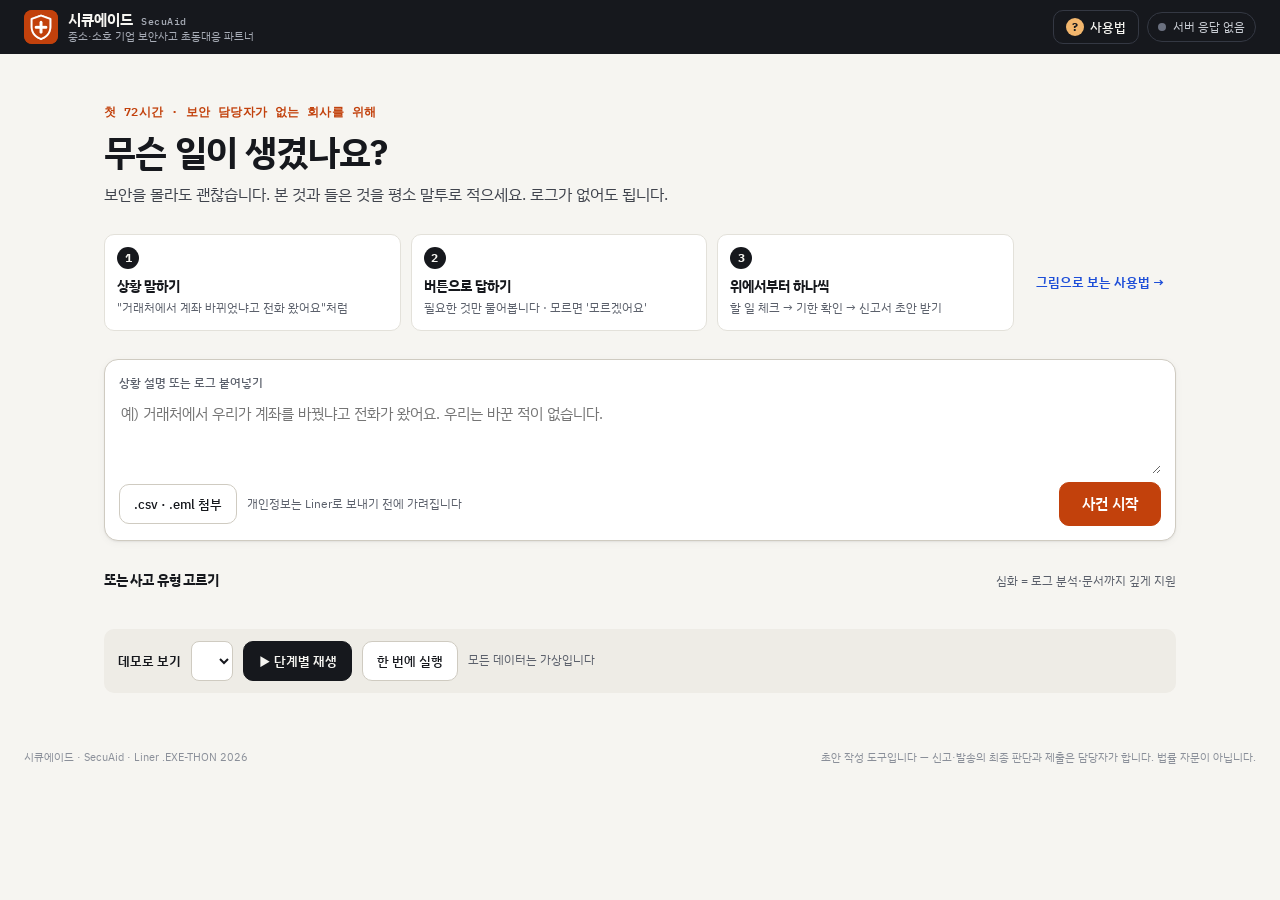
==== templates/index.html @ 0186d235 "feat: v0.11 IT 지식 없이 끝까지 — 시계 즉시 시작·인지 시각 수정, 버튼으로 답하기, 지금 가장 먼저 CTA, 사용법 - 72시간 시계: 사건 시작(첫 입력·유형 선" ====
<!DOCTYPE html>
<html lang="ko">
<head>
  <meta charset="utf-8" />
  <meta name="viewport" content="width=device-width, initial-scale=1, viewport-fit=cover" />
  <meta name="theme-color" content="#16181D" />
  <link rel="icon" href="/favicon.ico?v=091" sizes="48x48" />
  <link rel="icon" type="image/svg+xml" href="/static/logo.svg?v=091" />
  <link rel="icon" type="image/png" href="/static/logo.png" />
  <link rel="apple-touch-icon" href="/static/apple-touch-icon.png?v=091" />
  <meta property="og:image" content="/static/logo.png?v=091" />
  <meta name="apple-mobile-web-app-capable" content="yes" />
  <meta name="description" content="시큐에이드 — 중소·소호 기업 보안사고 초동대응 파트너. 로그·.eml 판별, 24h·72h 법정 기한, 지금 할 일 체크리스트, 신고서·통지문 DOCX 초안." />
  <title>시큐에이드 (SecuAid) — 중소·소호 기업 보안사고 초동대응 파트너</title>
  <link rel="preconnect" href="https://fonts.googleapis.com" />
  <link rel="preconnect" href="https://fonts.gstatic.com" crossorigin />
  <link rel="stylesheet" href="https://fonts.googleapis.com/css2?family=IBM+Plex+Mono:wght@400;500;600&family=IBM+Plex+Sans+KR:wght@400;500;600;700&display=swap" />
  <link rel="stylesheet" href="/static/style.css" />
</head>
<body data-stage="start" data-view="board" data-board-tab="1">
  <a class="skip" href="#main">본문으로 바로 가기</a>

  <header class="topbar">
    <div class="topbar-in">
      <a class="brand" href="/" aria-label="시큐에이드 처음 화면">
        <img class="brand-logo" src="/static/logo.png" width="34" height="34" alt="" />
        <span class="brand-text">
          <span class="brand-name">시큐에이드 <span class="brand-en">SecuAid</span></span>
          <span class="brand-sub">중소·소호 기업 보안사고 초동대응 파트너</span>
        </span>
      </a>
      <div class="casehead case-only">
        <div id="caseTitle" class="case-title">사건을 시작하세요</div>
        <div id="caseMeta" class="case-meta">인지 시각 미확인</div>
      </div>
      <div class="status-group">
        <div id="sevTrail" class="sev-trail case-only" aria-label="심각도 변화"></div>
        <div id="sevBadge" class="sev sev-none case-only">—</div>
        <button id="helpBtn" class="btn ghost-dark help-btn" type="button" aria-label="사용법 보기"><span class="q" aria-hidden="true">?</span><span class="help-label">사용법</span></button>
        <div id="modePill" class="pill" title="Liner API 연결 상태"><span class="dot"></span><span id="modeText">확인 중</span></div>
        <button id="newCase" class="btn ghost-dark case-only" type="button">새 사건</button>
      </div>
    </div>
  </header>

  <section id="clock" class="clock case-only" aria-label="72시간 시계">
    <div class="clock-in">
      <div class="clock-main">
        <span id="clockLabel" class="clock-label">다음 법정 기한</span>
        <span id="clockTime" class="clock-time" aria-live="off">--:--:--</span>
        <span id="clockDue" class="clock-due">인지 시각과 사실관계가 들어오면 계산됩니다</span>
        <button id="awareEdit" class="link-btn clock-edit" type="button">인지 시각 수정</button>
        <form id="awareForm" class="aware-form hidden">
          <span class="lbl">이 일을 처음 안 시각</span>
          <div class="chips">
            <button type="button" class="chip-btn" data-when="방금">방금</button>
            <button type="button" class="chip-btn" data-when="30분 전">30분 전</button>
            <button type="button" class="chip-btn" data-when="1시간 전">1시간 전</button>
            <button type="button" class="chip-btn" data-when="오늘 아침 9시">오늘 아침 9시</button>
          </div>
          <div class="aware-row">
            <label class="sr" for="awareInput">처음 안 시각 직접 입력</label>
            <input id="awareInput" type="text" placeholder="예) 오늘 오전 10시 · 어제 저녁 7시 · 2026-11-20 08:30" autocomplete="off" />
            <button class="btn small dark" type="submit">적용</button>
          </div>
        </form>
      </div>
      <div class="track-wrap">
        <div class="track-scale"><span>0h 인지</span><span class="m24">24h 침해신고</span><span>72h 개인정보 통지</span></div>
        <div class="track" id="track">
          <span class="seg" data-seg="0"></span><span class="seg" data-seg="1"></span><span class="seg" data-seg="2"></span><span class="seg" data-seg="3"></span><span class="seg" data-seg="4"></span>
          <span class="mark mark24" aria-hidden="true"></span>
          <span id="nowMarker" class="now" aria-hidden="true"></span>
        </div>
        <div class="track-labels" id="trackLabels">
          <span>0~10분</span><span>10~60분</span><span>1~4시간</span><span>4~24시간</span><span>24~72시간</span>
        </div>
      </div>
      <div class="clock-side">
        <div class="kv"><span>초동 조치</span><b id="progressText">0 / 0</b></div>
        <div class="bar"><span id="progressBar"></span></div>
        <div class="kv"><span>문서 초안</span><b id="docsCount">아직 없음</b></div>
        <button id="chartBtn" class="btn small chart-btn" type="button">72시간 대응 차트</button>
      </div>
    </div>
  </section>

  <div id="main">
    <!-- 첫 화면 -->
    <section id="startView" class="start start-only" aria-labelledby="startTitle">
      <div class="start-in">
        <div class="hero">
          <span class="eyebrow">첫 72시간 · 보안 담당자가 없는 회사를 위해</span>
          <h1 id="startTitle">무슨 일이 생겼나요?</h1>
          <p>보안을 몰라도 괜찮습니다. 본 것과 들은 것을 평소 말투로 적으세요. 로그가 없어도 됩니다.</p>
        </div>

        <ol class="howto" aria-label="사용 방법 3단계">
          <li><span class="n">1</span><b>상황 말하기</b><span>"거래처에서 계좌 바뀌었냐고 전화 왔어요"처럼</span></li>
          <li><span class="n">2</span><b>버튼으로 답하기</b><span>필요한 것만 물어봅니다 · 모르면 '모르겠어요'</span></li>
          <li><span class="n">3</span><b>위에서부터 하나씩</b><span>할 일 체크 → 기한 확인 → 신고서 초안 받기</span></li>
          <li class="more"><button id="howtoMore" class="link-btn" type="button">그림으로 보는 사용법 →</button></li>
        </ol>

        <form id="startForm" class="start-box">
          <label for="startInput" class="lbl">상황 설명 또는 로그 붙여넣기</label>
          <textarea id="startInput" rows="3" placeholder="예) 거래처에서 우리가 계좌를 바꿨냐고 전화가 왔어요. 우리는 바꾼 적이 없습니다."></textarea>
          <div class="start-actions">
            <label class="btn" for="fileInput">.csv · .eml 첨부</label>
            <span class="hint">개인정보는 Liner로 보내기 전에 가려집니다</span>
            <span class="spacer"></span>
            <button id="startSend" class="btn accent" type="submit">사건 시작</button>
          </div>
        </form>

        <div class="cats">
          <div class="row-head">
            <h2>또는 사고 유형 고르기</h2>
            <span class="hint">심화 = 로그 분석·문서까지 깊게 지원</span>
          </div>
          <div class="cat-grid" id="catChips" aria-label="10대 침해 사고 유형"></div>
        </div>

        <div class="demo">
          <span class="demo-title">데모로 보기</span>
          <label class="sr" for="scenario">데모 시나리오</label>
          <select id="scenario"></select>
          <button id="replay" class="btn dark" type="button" title="데모 입력을 대화창에 한 단계씩 보내며 판단이 바뀌는 과정을 보여 줍니다">▶ 단계별 재생</button>
          <button id="runScenario" class="btn" type="button" title="모든 단계를 한 번에 처리하고 결과만 보여 줍니다">한 번에 실행</button>
          <span class="hint">모든 데이터는 가상입니다</span>
        </div>
      </div>
    </section>

    <!-- 사건 워크스페이스 -->
    <main class="workspace case-only">
      <div id="nextCta" class="next-cta hidden" aria-live="polite"></div>
      <section class="panel chat-panel" id="paneChat" aria-label="대화와 증거 입력">
        <div class="panel-head">
          <h2>대화 · 증거</h2>
          <button id="stopReplay" class="btn small hidden" type="button">■ 재생 정지</button>
          <span class="hint" id="chatHint">로그·.eml 그대로 붙여넣기</span>
        </div>
        <div id="chat" class="chat" tabindex="0" aria-live="polite"></div>
        <div id="askCard" class="ask-card hidden" aria-live="polite"></div>
        <div class="composer">
          <div class="quick-chips" id="quickChips" aria-label="빠른 질문">
            <button class="quick" type="button" data-q="신고해야 하나요? 기한이 언제인가요?">신고해야 하나요?</button>
            <button class="quick" type="button" data-q="로그가 뭔지 모르겠어요. 어디서 확인하나요?">로그를 못 구하겠어요</button>
            <button class="quick" type="button" data-q="통지문과 신고서 초안을 만들어줘">문서 초안 만들기</button>
          </div>
          <label for="input" class="lbl">상황을 말하거나 로그를 붙여넣으세요 <span class="kbd">Ctrl/⌘+Enter</span></label>
          <textarea id="input" rows="3" placeholder="예) 사서함에 고객 배송 문의가 1,300명분 정도 있어요."></textarea>
          <div class="composer-actions">
            <label class="btn icon-btn" for="fileInput" title="CSV·로그·.eml 파일을 읽어 대화로 보냅니다">
              <svg width="16" height="16" viewBox="0 0 24 24" fill="none" stroke="currentColor" stroke-width="2" stroke-linecap="round" stroke-linejoin="round" aria-hidden="true"><path d="M21 12.5l-8.5 8.5a5 5 0 01-7-7l9-9a3.5 3.5 0 015 5l-9 9a2 2 0 01-3-3l8-8"></path></svg>
              .csv · .eml
            </label>
            <input id="fileInput" type="file" accept=".csv,.eml,.txt,.log,.json,.tsv" multiple hidden />
            <span class="hint" id="typing" aria-live="polite"></span>
            <span class="spacer"></span>
            <button id="send" class="btn dark" type="button">보내기</button>
          </div>
          <span class="hint" id="attachInfo"></span>
        </div>
      </section>

      <section class="board-panel" aria-label="대응 보드">
        <nav class="b-tabs" role="tablist" aria-label="보드 보기">
          <button class="b-tab is-on" data-tab="1" role="tab" aria-selected="true" type="button">지금 할 일 <span class="tab-badge" id="badgeTab1">0</span></button>
          <button class="b-tab" data-tab="2" role="tab" aria-selected="false" type="button">타임라인 <span class="tab-badge" id="badgeTab2">0</span></button>
          <button class="b-tab" data-tab="5" role="tab" aria-selected="false" type="button">증거 확보 <span class="tab-badge" id="badgeTab5">0</span></button>
          <button class="b-tab" data-tab="3" role="tab" aria-selected="false" type="button">문서 <span class="tab-badge" id="badgeTab3">0</span></button>
          <button class="b-tab" data-tab="4" role="tab" aria-selected="false" type="button">근거·차트 <span class="tab-badge" id="badgeTab4">0</span></button>
        </nav>

        <div class="tab-pane" id="tab-1" role="tabpanel">
          <div class="card list-card">
            <div class="card-head">
              <h2>지금 할 일</h2>
              <span id="phaseLabel" class="hint"></span>
            </div>
            <div id="actions" class="actions"></div>
          </div>
        </div>

        <div class="tab-pane" id="tab-2" role="tabpanel" hidden>
          <div class="card">
            <div class="card-head"><h2>기억나는 일 추가</h2><span class="hint">로그가 없어도 됩니다 — 본 것과 시각만 적으세요</span></div>
            <form id="eventForm" class="event-form">
              <label class="lbl" for="evWhen">언제</label>
              <input id="evWhen" type="text" placeholder="예) 오늘 아침 8시 반 · 어제 저녁 7시 · 2026-11-20 08:30" autocomplete="off" />
              <label class="lbl" for="evWhat">무슨 일</label>
              <input id="evWhat" type="text" placeholder="예) 거래처에서 계좌 변경 메일을 받았다고 전화 옴" autocomplete="off" />
              <div class="event-actions">
                <label class="check"><input id="evDiscovery" type="checkbox" /> 이때 처음 알았어요(인지 시각)</label>
                <span class="spacer"></span>
                <button id="evAdd" class="btn dark" type="submit">타임라인에 추가</button>
              </div>
            </form>
          </div>
          <div class="card list-card">
            <div class="card-head"><h2>타임라인</h2><span class="hint">로그 탐지 + 담당자 진술 · KST</span></div>
            <div id="timeline" class="timeline"></div>
          </div>
        </div>

        <div class="tab-pane" id="tab-5" role="tabpanel" hidden>
          <div class="card">
            <div class="card-head ev-head">
              <div>
                <h2>증거 확보 도우미</h2>
                <p class="hint" id="evPrinciple">못 구해도 대응은 계속됩니다. 확보한 것과 못 구한 것을 표시하면 신고서에 '파악된 범위'로 들어갑니다.</p>
              </div>
              <span class="hint" id="evCount"></span>
            </div>
            <div class="pad">
              <div class="lbl">누구나 지금 할 수 있는 것</div>
              <div id="evAlways" class="ev-items"></div>
              <div class="lbl" style="margin-top:14px">사용하는 환경을 고르세요</div>
              <div id="evPlatforms" class="ev-platforms" role="tablist" aria-label="사용 환경"></div>
              <div id="evPlatform" class="ev-platform"></div>
              <p class="hint" id="evCaveat"></p>
            </div>
          </div>
        </div>

        <div class="tab-pane" id="tab-3" role="tabpanel" hidden>
          <div class="card">
            <div class="card-head docs-head">
              <div>
                <h2>문서 초안</h2>
                <p class="hint">발송·제출은 사람이 합니다. 〔미확인〕 칸은 지우지 않고 남깁니다.</p>
              </div>
              <div class="docs-actions">
                <button id="makeDocs" class="btn dark" type="button">문서 초안 생성</button>
                <button id="zipAll" class="btn hidden" type="button">전체 ZIP</button>
              </div>
            </div>
            <div id="docs" class="docs"></div>
          </div>
        </div>

        <div class="tab-pane" id="tab-4" role="tabpanel" hidden>
          <div class="card">
            <div class="card-head"><h2>유형별 즉답 가이드</h2><button id="guideBtn" class="btn small" type="button">다시 받기</button></div>
            <div id="guide" class="guide"></div>
          </div>
          <div class="card">
            <div class="card-head"><h2>72시간 대응 차트</h2><button id="vizBtn" class="btn small" type="button">차트 보기</button></div>
            <div id="vizInfo" class="hint pad">Liner Visualization API로 이 사건의 0~72시간 대응을 한 장으로 그립니다.</div>
          </div>
          <div class="card">
            <div class="card-head"><h2>확인 · 추정 · 미확인</h2></div>
            <div id="facts" class="facts"></div>
          </div>
          <div class="card">
            <div class="card-head"><h2>Liner 근거</h2><span id="lawStatus" class="hint"></span></div>
            <div id="sources" class="sources"></div>
          </div>
        </div>
      </section>

      <aside class="side-panel" id="sidePane" aria-label="판정과 기한">
        <div class="card verdict-card">
          <div class="card-head"><h2 class="muted-h">판정</h2><span id="verdictLevel" class="lv">미확인</span></div>
          <div id="verdict" class="verdict"></div>
        </div>
        <div class="card list-card">
          <div class="card-head"><h2>신고·통지 기한</h2><span id="lawBadge" class="hint">규칙 엔진 계산</span></div>
          <div id="deadlines" class="deadlines"></div>
        </div>
        <div class="card dont-card">
          <h2>하지 말 것</h2>
          <ul id="dontdo" class="dontdo"></ul>
        </div>
      </aside>
    </main>
  </div>

  <nav class="m-tabs case-only" aria-label="화면 전환">
    <button class="m-tab" data-tab="chat" type="button">
      <svg width="20" height="20" viewBox="0 0 24 24" fill="none" stroke="currentColor" stroke-width="2" stroke-linecap="round" stroke-linejoin="round" aria-hidden="true"><path d="M21 15a2 2 0 01-2 2H7l-4 4V5a2 2 0 012-2h14a2 2 0 012 2z"></path></svg>대화
    </button>
    <button class="m-tab is-on" data-tab="1" type="button">
      <svg width="20" height="20" viewBox="0 0 24 24" fill="none" stroke="currentColor" stroke-width="2" stroke-linecap="round" stroke-linejoin="round" aria-hidden="true"><path d="M9 11l3 3 8-8"></path><path d="M20 12v7a2 2 0 01-2 2H6a2 2 0 01-2-2V5a2 2 0 012-2h9"></path></svg>할 일 <span class="tab-badge" id="mBadge1">0</span>
    </button>
    <button class="m-tab" data-tab="side" type="button">
      <svg width="20" height="20" viewBox="0 0 24 24" fill="none" stroke="currentColor" stroke-width="2" stroke-linecap="round" stroke-linejoin="round" aria-hidden="true"><circle cx="12" cy="12" r="9"></circle><path d="M12 7v5l3 2"></path></svg>기한·판정
    </button>
    <button class="m-tab" data-tab="3" type="button">
      <svg width="20" height="20" viewBox="0 0 24 24" fill="none" stroke="currentColor" stroke-width="2" stroke-linecap="round" stroke-linejoin="round" aria-hidden="true"><path d="M14 3H6a2 2 0 00-2 2v14a2 2 0 002 2h12a2 2 0 002-2V9z"></path><path d="M14 3v6h6"></path></svg>문서 <span class="tab-badge" id="mBadge3">0</span>
    </button>
  </nav>

  <footer class="foot">
    <span>시큐에이드 · SecuAid · Liner .EXE-THON 2026</span>
    <span>초안 작성 도구입니다 — 신고·발송의 최종 판단과 제출은 담당자가 합니다. 법률 자문이 아닙니다.</span>
  </footer>

  <div id="modal" class="modal hidden" role="dialog" aria-modal="true" aria-labelledby="modalTitle">
    <div class="modal-box">
      <div class="modal-head">
        <h3 id="modalTitle">문서</h3>
        <div class="modal-tools">
          <button id="modalDownload" class="btn small" type="button">MD</button>
          <button id="modalDocx" class="btn small" type="button">DOCX</button>
          <button id="modalCopy" class="btn small" type="button">복사</button>
          <button id="modalClose" class="btn small" type="button">닫기</button>
        </div>
      </div>
      <pre id="modalBody"></pre>
    </div>
  </div>

  <div id="vizModal" class="modal hidden" role="dialog" aria-modal="true" aria-labelledby="vizTitle">
    <div class="modal-box viz-box">
      <div class="modal-head">
        <div class="viz-titles">
          <h3 id="vizTitle">72시간 대응 차트</h3>
          <nav class="seg" role="tablist" aria-label="차트 종류">
            <button id="vizTabNative" class="seg-btn is-on" role="tab" aria-selected="true" type="button">대응 차트</button>
            <button id="vizTabLiner" class="seg-btn" role="tab" aria-selected="false" type="button">Liner AI 시각화</button>
          </nav>
        </div>
        <div class="modal-tools">
          <span id="vizWarn" class="hint hidden"></span>
          <button id="vizUnsafe" class="btn small hidden" type="button" title="차트 HTML이 이 화면의 데이터에 접근할 수 있게 됩니다">격리 해제하고 보기</button>
          <span id="vizTheme" class="pill light hidden"></span>
          <button id="vizPrint" class="btn small" type="button">인쇄</button>
          <button id="vizClose" class="btn small" type="button">닫기</button>
        </div>
      </div>
      <div id="chartNative" class="chart-native" role="tabpanel"></div>
      <div id="linerPane" class="liner-pane" role="tabpanel" hidden>
        <div id="vizLoading" class="viz-loading hidden"><span class="spin" aria-hidden="true"></span><span id="vizLoadingText">Liner Visualization이 이 사건의 차트를 그리는 중입니다… 보통 10~20초</span></div>
        <div id="vizIntro" class="viz-intro">
          <p>Liner Visualization API가 이 사건의 0~72시간 대응을 AI로 한 장에 정리합니다. 외부에서 만든 HTML이므로 이 화면의 데이터에 접근할 수 없는 격리된 창에서 엽니다.</p>
          <button id="vizGenerate" class="btn dark" type="button">Liner로 생성하기</button>
        </div>
        <iframe id="vizFrame" class="viz-frame" sandbox="allow-scripts" referrerpolicy="no-referrer" title="Liner 시각화" hidden></iframe>
      </div>
    </div>
  </div>

  <div id="helpModal" class="modal hidden" role="dialog" aria-modal="true" aria-labelledby="helpTitle">
    <div class="modal-box help-box">
      <div class="modal-head">
        <h3 id="helpTitle">시큐에이드 사용법 — 보안을 몰라도 됩니다</h3>
        <div class="modal-tools"><button id="helpClose" class="btn small" type="button">닫기</button></div>
      </div>
      <div class="help-body">
        <ol class="flow" aria-label="사용 순서">
          <li><span class="n">1</span><b>상황 말하기</b><p>본 것·들은 것을 평소 말투로. "오늘 아침 8시 반에 발견했어요"처럼 시각을 넣으면 더 정확해집니다.</p><em>첫 화면 입력창 · 왼쪽 대화</em></li>
          <li class="arrow" aria-hidden="true">→</li>
          <li><span class="n">2</span><b>버튼으로 답하기</b><p>신고 판단에 필요한 것만 물어봅니다. 모르면 '모르겠어요' — 미확인으로 남기고 넘어갑니다.</p><em>대화창 아래 '확인이 필요해요'</em></li>
          <li class="arrow" aria-hidden="true">→</li>
          <li><span class="n">3</span><b>위에서부터 하나씩</b><p>'지금 가장 먼저'에 나온 일을 하고 [완료]. 한 일과 시각이 신고서에 들어갑니다.</p><em>가운데 위 '지금 가장 먼저'</em></li>
          <li class="arrow" aria-hidden="true">→</li>
          <li><span class="n">4</span><b>기한 확인 · 문서 받기</b><p>72시간 시계로 신고 마감을 보고, 신고서·통지문 초안을 Word로 받습니다. 제출은 직접 합니다.</p><em>맨 위 시계 · [문서] 탭</em></li>
        </ol>

        <h4>화면은 이렇게 나뉩니다</h4>
        <div class="map" aria-label="화면 구성도">
          <div class="map-clock"><b>72시간 시계</b><span>다음 법정 기한까지 남은 시간 · 인지 시각 수정</span></div>
          <div class="map-chat"><b>① 대화</b><span>상황 말하기 · 파일 첨부<br>'확인이 필요해요' 답 버튼</span></div>
          <div class="map-board"><b>② 대응 보드</b><span>지금 가장 먼저 · 할 일 체크<br>타임라인 · <u>증거 확보</u> · 문서 · 근거</span></div>
          <div class="map-side"><b>③ 판정 · 기한</b><span>무슨 사고인지 · 신고 대상과 마감 · 하지 말 것</span></div>
        </div>
        <p class="hint">휴대폰에서는 아래쪽 탭(대화 · 할 일 · 기한·판정 · 문서)으로 한 화면씩 봅니다.</p>

        <h4>자주 묻는 것</h4>
        <dl class="faq">
          <dt>로그가 뭔지 몰라요.</dt><dd>괜찮습니다. 본 것과 시각만 말해도 타임라인이 만들어집니다. [증거 확보] 탭에서 쓰는 메일·PC 환경을 고르면 무엇을 캡처할지, 업체에 보낼 요청 메일까지 알려 줍니다.</dd>
          <dt>시계는 언제부터 도나요?</dt><dd>사건을 시작하는 순간 '지금'을 기준으로 바로 돕니다. 실제로 더 일찍 알았다면 시계 아래 [인지 시각 수정]으로 고치세요 — 법정 기한은 '처음 안 시각'부터 계산됩니다.</dd>
          <dt>잘못 말했어요.</dt><dd>다시 말하면 새 내용으로 바뀝니다. 타임라인의 진술은 [삭제]로 지울 수 있습니다.</dd>
          <dt>AI(Liner)는 무엇을 하나요?</dt><dd>판정·기한·할 일은 규칙 엔진이 같은 기준으로 계산합니다. Liner는 상황 설명을 알아듣고, 질문에 출처와 함께 답하고, 법령 근거와 업체 안내를 찾습니다. 보내기 전에 이름·전화·계좌 같은 개인정보는 가립니다.</dd>
          <dt>신고도 대신 해 주나요?</dt><dd>아니요. 신고서·통지문 초안까지 만듭니다. 최종 판단과 제출은 담당자가 합니다. 급하면 KISA 118(무료·24시간)에 전화하세요.</dd>
          <dt>입력한 내용은 어디에 저장되나요?</dt><dd>데이터베이스에 따로 저장하지 않습니다. 사건 상태는 이 브라우저 탭에 보관되고(처리하는 동안만 서버 메모리를 거칩니다) 탭을 닫으면 사라집니다. 필요한 문서는 [문서] 탭에서 내려받아 두세요.</dd>
        </dl>
      </div>
    </div>
  </div>

  <script src="/static/app.js"></script>
</body>
</html>
---- static/style.css ----
/* 시큐에이드 — 관제 일지(Command Log) 디자인 · v0.8
   종이 바탕 + 잉크 상단 레일 + 신호 주황 하나. 숫자·시각은 IBM Plex Mono, 본문은 IBM Plex Sans KR. */
:root {
  --ground: #F6F5F1;
  --surface: #FFFFFF;
  --surface-2: #FAF9F6;
  --sunken: #EEECE6;
  --ink: #16181D;
  --ink-2: #3F434C;
  --muted: #5B606B;
  --faint: #8A8F99;
  --line: #E3E1DA;
  --line-2: #EFEDE7;
  --line-strong: #CFCBC1;
  --accent: #C2410C;
  --accent-ink: #9A3412;
  --accent-bg: #FDECE3;
  --warn: #92400E;
  --warn-bg: #FEF3E2;
  --info: #1D4ED8;
  --info-bg: #E8EEFD;
  --ok: #166534;
  --ok-bg: #E7F5EC;
  --rail: #16181D;
  --rail-2: #2A2E37;
  --rail-line: #343843;
  --rail-text: #F6F5F1;
  --rail-muted: #A8ADB7;
  --rail-amber: #F2B66D;
  --shadow: 0 1px 2px rgba(22, 24, 29, .06), 0 2px 8px rgba(22, 24, 29, .04);
  --radius: 12px;
  --mono: "IBM Plex Mono", ui-monospace, SFMono-Regular, Menlo, monospace;
  --sans: "IBM Plex Sans KR", "Pretendard", "Apple SD Gothic Neo", "Malgun Gothic", system-ui, sans-serif;
  color-scheme: light;
}

@media (prefers-color-scheme: dark) {
  :root:not([data-theme="light"]) {
    --ground: #111317;
    --surface: #181B21;
    --surface-2: #1D2027;
    --sunken: #22262E;
    --ink: #ECEDEF;
    --ink-2: #C9CDD4;
    --muted: #A3A8B2;
    --faint: #7D838E;
    --line: #2C3038;
    --line-2: #252930;
    --line-strong: #3A3F49;
    --accent: #F97331;
    --accent-ink: #FDBA8C;
    --accent-bg: #3A1F12;
    --warn: #F6C177;
    --warn-bg: #33261A;
    --info: #8AB4FF;
    --info-bg: #1A2540;
    --ok: #86D3A3;
    --ok-bg: #16291E;
    --rail: #0B0C0F;
    --rail-2: #1F232B;
    --rail-line: #2C3038;
    --shadow: none;
    color-scheme: dark;
  }
}

* { box-sizing: border-box; }
html { -webkit-text-size-adjust: 100%; }
body {
  margin: 0;
  background: var(--ground);
  color: var(--ink);
  font-family: var(--sans);
  font-size: 14px;
  line-height: 1.55;
  overflow-x: hidden;
  min-height: 100vh;
}
h1, h2, h3 { margin: 0; letter-spacing: -0.2px; }
h2 { font-size: 14px; font-weight: 700; }
a { color: var(--info); }
button, select, textarea, input { font: inherit; color: inherit; }
.hidden { display: none !important; }
.sr { position: absolute; width: 1px; height: 1px; overflow: hidden; clip: rect(0 0 0 0); white-space: nowrap; }
.skip { position: absolute; left: -9999px; }
.skip:focus { left: 12px; top: 12px; z-index: 50; background: var(--surface); padding: 8px 12px; border-radius: 8px; }
.hint { color: var(--muted); font-size: 12px; }
.lbl { color: var(--muted); font-size: 12px; font-weight: 500; }
.spacer { flex: 1; }
.kbd { font-family: var(--mono); font-size: 11px; color: var(--faint); margin-left: 6px; }
:focus-visible { outline: 2px solid var(--info); outline-offset: 2px; }

/* stage: start(첫 화면) / case(사건) */
body[data-stage="start"] .case-only { display: none !important; }
body[data-stage="case"] .start-only { display: none !important; }

/* ---------------------------------------------------------------- 버튼 */
.btn {
  display: inline-flex; align-items: center; justify-content: center; gap: 6px;
  min-height: 40px; padding: 0 14px; border-radius: 10px;
  border: 1px solid var(--line-strong); background: var(--surface); color: var(--ink);
  font-size: 13px; font-weight: 500; cursor: pointer; white-space: nowrap; text-decoration: none;
}
.btn:hover { background: var(--surface-2); }
.btn:disabled { opacity: .45; cursor: not-allowed; }
.btn.dark { background: var(--ink); color: var(--ground); border-color: var(--ink); font-weight: 600; }
.btn.dark:hover { opacity: .9; }
.btn.accent { background: var(--accent); color: #fff; border-color: var(--accent); font-weight: 600; min-height: 44px; padding: 0 22px; font-size: 15px; }
.btn.accent:hover { filter: brightness(1.05); }
.btn.small { min-height: 32px; padding: 0 10px; font-size: 12px; border-radius: 8px; }
.btn.ghost-dark { background: transparent; color: var(--rail-text); border-color: var(--rail-line); min-height: 34px; }
.btn.ghost-dark:hover { background: var(--rail-2); }
.icon-btn { min-height: 44px; }

/* ---------------------------------------------------------------- 상단 레일 */
.topbar { background: var(--rail); color: var(--rail-text); position: sticky; top: 0; z-index: 20; }
.topbar-in {
  max-width: 1440px; margin: 0 auto; padding: 10px 24px;
  display: flex; flex-wrap: wrap; align-items: center; gap: 10px 24px;
}
.brand { display: flex; align-items: center; gap: 10px; color: inherit; text-decoration: none; }
.brand-logo { width: 34px; height: 34px; border-radius: 8px; object-fit: cover; background: var(--accent); }
.brand-text { display: flex; flex-direction: column; line-height: 1.25; }
.brand-name { font-weight: 700; font-size: 15px; }
.brand-en { font-family: var(--mono); font-size: 10px; font-weight: 500; color: var(--rail-muted); letter-spacing: .5px; margin-left: 4px; }
.brand-sub { font-size: 11px; color: var(--rail-muted); }
.casehead { flex: 1 1 280px; min-width: 0; padding-left: 20px; border-left: 1px solid var(--rail-line); }
.case-title { font-weight: 600; font-size: 15px; white-space: nowrap; overflow: hidden; text-overflow: ellipsis; }
.case-meta { font-family: var(--mono); font-size: 11.5px; color: var(--rail-muted); white-space: nowrap; overflow: hidden; text-overflow: ellipsis; }
.status-group { display: flex; align-items: center; gap: 8px; margin-left: auto; flex-wrap: wrap; justify-content: flex-end; }
.sev-trail { display: flex; align-items: center; gap: 4px; font-family: var(--mono); font-size: 12px; }
.sev-trail .trail { padding: 2px 7px; border-radius: 4px; background: var(--rail-2); color: #C9CDD4; }
.sev-trail .arrow { color: #6B7180; }
.sev {
  padding: 5px 12px; border-radius: 6px; font-weight: 700; font-size: 13px; white-space: nowrap;
  background: var(--rail-2); color: #C9CDD4;
}
.sev.sev-P1 { background: #C2410C; color: #fff; }
.sev.sev-P2 { background: #B45309; color: #fff; }
.sev.sev-P3 { background: #4B5563; color: #fff; }
.sev.sev-P4 { background: #1D4ED8; color: #fff; }
.sev.pulse { animation: pulse 1.1s ease-out 2; }
@keyframes pulse { 0% { box-shadow: 0 0 0 0 rgba(242, 115, 49, .7); } 100% { box-shadow: 0 0 0 14px rgba(242, 115, 49, 0); } }
@media (prefers-reduced-motion: reduce) { .sev.pulse { animation: none; } }
.pill {
  display: inline-flex; align-items: center; gap: 7px; padding: 5px 10px; border-radius: 999px;
  border: 1px solid var(--rail-line); font-size: 12px; color: #C9CDD4; white-space: nowrap;
}
.pill .dot { width: 8px; height: 8px; border-radius: 50%; background: #6B7180; }
.pill.live .dot { background: #60A5FA; }
.pill.busy .dot { background: var(--rail-amber); animation: blink 1s infinite; }
.pill.light { border-color: var(--line); color: var(--muted); }
@keyframes blink { 50% { opacity: .3; } }

/* ---------------------------------------------------------------- 72시간 시계 */
.clock { background: var(--surface); border-bottom: 1px solid var(--line); }
.clock-in {
  max-width: 1440px; margin: 0 auto; padding: 16px 24px 18px;
  display: flex; flex-wrap: wrap; gap: 16px 28px; align-items: center;
}
.clock-main { flex: 0 0 auto; min-width: 250px; display: flex; flex-direction: column; gap: 2px; }
.clock-label { font-size: 12px; color: var(--muted); font-weight: 500; }
.clock-time { font-family: var(--mono); font-size: 38px; font-weight: 600; letter-spacing: -1px; line-height: 1.1; color: var(--accent); font-variant-numeric: tabular-nums; white-space: nowrap; }
.clock-time.calm { color: var(--ink); }
.clock-time.over { color: #fff; background: var(--accent); padding: 0 8px; border-radius: 6px; align-self: flex-start; }
.clock-due { font-size: 12px; color: var(--muted); max-width: 320px; }
.track-wrap { flex: 1 1 520px; min-width: 0; display: flex; flex-direction: column; gap: 8px; }
.track-scale { position: relative; height: 16px; font-family: var(--mono); font-size: 11px; color: var(--muted); }
.track-scale span { position: absolute; top: 0; white-space: nowrap; }
.track-scale span:first-child { left: 0; }
.track-scale span.m24 { left: 58%; transform: translateX(-50%); }
.track-scale span:last-child { right: 0; }
.track { position: relative; height: 30px; display: grid; grid-template-columns: 8fr 10fr 14fr 26fr 42fr; gap: 3px; }
.track .seg { background: var(--sunken); }
.track .seg:first-child { border-radius: 4px 0 0 4px; }
.track .seg:nth-child(5) { border-radius: 0 4px 4px 0; }
.track .seg.past { background: var(--ink); }
.track .seg.current { background: var(--accent-bg); box-shadow: inset 0 0 0 1px var(--accent); }
.track .mark24 { position: absolute; top: -5px; bottom: -5px; left: 58%; width: 2px; background: var(--ink); }
.track .now { position: absolute; top: -7px; bottom: -7px; width: 3px; background: var(--accent); border-radius: 2px; left: 0; transition: left .6s; }
.track-labels { display: grid; grid-template-columns: 8fr 10fr 14fr 26fr 42fr; gap: 3px; font-size: 11px; color: var(--muted); }
.track-labels span { white-space: nowrap; overflow: hidden; text-overflow: ellipsis; }
.track-labels span.current { color: var(--accent); font-weight: 700; }
.clock-side { flex: 0 0 210px; display: flex; flex-direction: column; gap: 6px; }
.kv { display: flex; justify-content: space-between; font-size: 12px; color: var(--muted); }
.kv b { font-family: var(--mono); color: var(--ink); font-weight: 600; }
.bar { height: 6px; background: var(--sunken); border-radius: 3px; overflow: hidden; }
.bar span { display: block; height: 6px; width: 0; background: var(--ink); transition: width .4s; }

/* ---------------------------------------------------------------- 첫 화면 */
.start-in { max-width: 1120px; margin: 0 auto; padding: 48px 24px 40px; display: flex; flex-direction: column; gap: 28px; }
.hero { display: flex; flex-direction: column; gap: 8px; max-width: 720px; }
.eyebrow { font-family: var(--mono); font-size: 12px; color: var(--accent); font-weight: 600; letter-spacing: .4px; }
.hero h1 { font-size: 36px; line-height: 1.25; font-weight: 700; letter-spacing: -0.8px; }
.hero p { margin: 0; font-size: 16px; color: var(--ink-2); }
.start-box {
  background: var(--surface); border: 1px solid var(--line-strong); border-radius: 14px; padding: 14px;
  display: flex; flex-direction: column; gap: 8px; box-shadow: var(--shadow);
}
.start-box textarea { border: 0; outline: none; resize: vertical; background: transparent; font-size: 15px; min-height: 72px; }
.start-actions { display: flex; flex-wrap: wrap; align-items: center; gap: 8px 10px; }
.row-head { display: flex; justify-content: space-between; align-items: baseline; gap: 12px; margin-bottom: 10px; flex-wrap: wrap; }
.cat-grid { display: grid; grid-template-columns: repeat(5, minmax(0, 1fr)); gap: 10px; }
.cat-chip {
  text-align: left; min-height: 92px; padding: 12px; border: 1px solid var(--line); background: var(--surface);
  border-radius: 10px; display: flex; flex-direction: column; gap: 6px; cursor: pointer; color: var(--ink);
}
.cat-chip:hover { border-color: var(--ink); }
.cat-chip .top { display: flex; justify-content: space-between; align-items: center; }
.cat-chip .n { font-family: var(--mono); font-size: 12px; color: var(--muted); }
.cat-chip .deep { font-size: 10px; padding: 1px 6px; border-radius: 4px; background: var(--ink); color: var(--ground); }
.cat-chip .name { font-size: 14px; font-weight: 600; line-height: 1.35; }
.cat-chip .base { font-size: 11px; color: var(--muted); }
.cat-chip.active { border-color: var(--accent); box-shadow: inset 0 0 0 1px var(--accent); }
.demo { display: flex; flex-wrap: wrap; gap: 10px; align-items: center; padding: 12px 14px; background: var(--sunken); border-radius: 10px; }
.demo-title { font-size: 13px; font-weight: 600; }
.demo select { min-height: 40px; padding: 0 10px; border: 1px solid var(--line-strong); border-radius: 8px; background: var(--surface); max-width: 100%; }

/* ---------------------------------------------------------------- 워크스페이스 */
.workspace {
  max-width: 1440px; margin: 0 auto; padding: 18px 24px 28px;
  display: grid; grid-template-columns: minmax(300px, 360px) minmax(0, 1fr) minmax(300px, 380px);
  gap: 18px; align-items: start;
}
.panel, .card { background: var(--surface); border: 1px solid var(--line); border-radius: var(--radius); }
.card { overflow: hidden; }
.card + .card { margin-top: 14px; }
.card-head, .panel-head {
  display: flex; justify-content: space-between; align-items: center; gap: 10px;
  padding: 12px 16px; border-bottom: 1px solid var(--line);
}
.card-head h2.muted-h { color: var(--muted); font-size: 13px; font-weight: 600; }
.pad { padding: 12px 16px; }

/* 대화 */
.chat-panel {
  position: sticky; top: 74px; display: flex; flex-direction: column;
  height: calc(100vh - 230px); min-height: 520px;
}
.chat { flex: 1; overflow-y: auto; padding: 14px; display: flex; flex-direction: column; gap: 10px; }
.msg { padding: 10px 12px; border-radius: 12px; white-space: pre-wrap; word-break: break-word; font-size: 13px; max-width: 94%; }
.msg.user { align-self: flex-end; background: var(--ink); color: var(--ground); border-radius: 12px 12px 2px 12px; max-width: 88%; }
.msg.bot { background: var(--surface-2); border: 1px solid var(--line); border-radius: 12px 12px 12px 2px; }
.msg.liner { background: var(--info-bg); border: 1px solid transparent; border-radius: 12px 12px 12px 2px; }
.msg.liner .src { display: flex; align-items: center; gap: 6px; font-size: 11px; color: var(--info); margin-top: 6px; }
.msg.liner .src::before { content: ""; width: 6px; height: 6px; border-radius: 50%; background: var(--info); }
.msg.system { color: var(--muted); font-size: 12px; padding: 4px 2px; max-width: 100%; }
.msg.sevchange { background: var(--accent-bg); color: var(--accent-ink); font-weight: 700; font-size: 13px; padding: 10px 12px; }
.msg.pending { color: var(--muted); font-size: 12px; display: flex; align-items: center; gap: 8px; padding: 4px 2px; }
.spin { width: 13px; height: 13px; border: 2px solid var(--line); border-top-color: var(--info); border-radius: 50%; animation: spin .8s linear infinite; flex: 0 0 13px; }
@keyframes spin { to { transform: rotate(360deg); } }
.msg details { margin-top: 6px; }
.msg details summary { cursor: pointer; font-size: 11px; opacity: .75; }
.msg details pre { max-height: 180px; overflow: auto; margin: 6px 0 0; padding: 8px; border-radius: 8px; background: rgba(0,0,0,.25); font-size: 11px; white-space: pre; }
.composer { border-top: 1px solid var(--line); padding: 10px 14px 14px; display: flex; flex-direction: column; gap: 8px; }
.composer textarea {
  border: 1px solid var(--line-strong); border-radius: 10px; padding: 10px 12px; resize: vertical;
  background: var(--surface); font-size: 13px; min-height: 64px;
}
.composer-actions { display: flex; align-items: center; gap: 8px; }
.composer-actions .btn.dark { min-height: 44px; padding: 0 20px; font-size: 14px; }
.quick-chips { display: flex; flex-wrap: wrap; gap: 6px; }
.quick { font-size: 12px; padding: 6px 10px; border: 1px solid var(--line); background: var(--surface); border-radius: 999px; cursor: pointer; }
.quick:hover { border-color: var(--ink); }

/* 보드 탭 */
.board-panel { min-width: 0; }
.b-tabs { display: inline-flex; gap: 4px; background: var(--sunken); padding: 4px; border-radius: 10px; margin-bottom: 14px; max-width: 100%; overflow-x: auto; }
.b-tab { border: 0; background: transparent; padding: 8px 14px; border-radius: 7px; font-size: 13px; color: var(--ink-2); cursor: pointer; white-space: nowrap; min-height: 36px; }
.b-tab.is-on { background: var(--surface); color: var(--ink); font-weight: 600; box-shadow: var(--shadow); }
.tab-badge { font-family: var(--mono); font-size: 11px; color: var(--muted); margin-left: 2px; }
.tab-badge.hot { color: var(--accent); font-weight: 600; }

/* 체크리스트 */
.group-head { display: flex; justify-content: space-between; padding: 9px 16px; background: var(--surface-2); border-bottom: 1px solid var(--line); font-size: 12px; }
.group-head b { font-weight: 700; }
.group-head b.urgent { color: var(--accent); }
.group-head span { font-family: var(--mono); color: var(--muted); }
.act { display: flex; gap: 12px; align-items: flex-start; padding: 12px 16px; border-bottom: 1px solid var(--line-2); cursor: pointer; }
.act:hover { background: var(--surface-2); }
.act input { width: 18px; height: 18px; margin: 2px 0 0; accent-color: var(--ink); flex: 0 0 18px; cursor: pointer; }
.act .body { flex: 1; min-width: 0; display: flex; flex-direction: column; gap: 3px; }
.act .text { font-size: 14px; font-weight: 500; }
.act .meta { font-size: 12px; color: var(--muted); }
.act .win { font-family: var(--mono); font-size: 11px; color: var(--muted); padding: 2px 6px; border: 1px solid var(--line); border-radius: 4px; white-space: nowrap; }
.act.done .text { color: var(--faint); text-decoration: line-through; }
.act.done .meta b { color: var(--ok); font-weight: 600; }
.empty { padding: 20px 16px; color: var(--muted); font-size: 13px; }

/* 타임라인 */
.tl { display: grid; grid-template-columns: 150px minmax(0, 1fr); gap: 12px; padding: 10px 16px; border-bottom: 1px solid var(--line-2); font-size: 13px; }
.tl .t { font-family: var(--mono); font-size: 12px; }
.tl .u { font-family: var(--mono); font-size: 11px; color: var(--faint); }
.tl .r { font-family: var(--mono); font-size: 11px; color: var(--muted); margin-right: 6px; }
.tl.crit .r { color: var(--accent); font-weight: 600; }
.tl.high .r { color: var(--warn); }

/* 문서 */
.docs-head { align-items: flex-start; }
.docs-head p { margin: 2px 0 0; }
.docs-actions { display: flex; gap: 8px; flex-wrap: wrap; }
.docs { display: flex; flex-direction: column; }
.doc { display: flex; justify-content: space-between; align-items: center; gap: 10px; padding: 10px 16px; border-bottom: 1px solid var(--line-2); flex-wrap: wrap; }
.doc-title { font-weight: 500; min-width: 0; }
.doc-kind { font-size: 11px; color: var(--muted); margin-left: 6px; }
.doc-tools { display: flex; gap: 6px; }
.doc-tools button { min-height: 32px; padding: 0 10px; font-size: 12px; border-radius: 8px; border: 1px solid var(--line-strong); background: var(--surface); cursor: pointer; }
.doc-tools button:hover { background: var(--surface-2); }

/* 근거·가이드·사실 */
.guide { padding: 12px 16px; display: flex; flex-direction: column; gap: 8px; font-size: 13px; }
.g-answer { white-space: pre-wrap; }
.g-src { font-size: 12px; color: var(--muted); }
.facts { display: flex; flex-direction: column; }
.fact { display: grid; grid-template-columns: 130px minmax(0, 1fr) auto; gap: 10px; padding: 8px 16px; border-bottom: 1px solid var(--line-2); font-size: 13px; align-items: start; }
.fact .k { color: var(--muted); }
.fact .v { word-break: break-word; }
.lv, .badge { font-size: 11px; padding: 2px 8px; border-radius: 4px; font-weight: 600; white-space: nowrap; }
.lv.확인, .badge.확인 { background: var(--ink); color: var(--ground); }
.lv.추정, .badge.추정 { background: var(--warn-bg); color: var(--warn); }
.lv.미확인, .badge.미확인 { background: var(--sunken); color: var(--muted); }
.sources { display: flex; flex-direction: column; max-height: 420px; overflow-y: auto; }
.source { padding: 8px 16px; border-bottom: 1px solid var(--line-2); font-size: 12px; }
.source a { text-decoration: none; word-break: break-all; }
.source a:hover { text-decoration: underline; }
.source .host { color: var(--faint); font-size: 11px; }
.source.law { background: var(--info-bg); }

/* 오른쪽: 판정·기한·하지 말 것 */
.side-panel { min-width: 0; }
.verdict { padding: 12px 16px 14px; display: flex; flex-direction: column; gap: 8px; }
.verdict .big { font-size: 18px; font-weight: 700; line-height: 1.35; }
.verdict ul { margin: 0; padding-left: 18px; font-size: 12px; color: var(--ink-2); display: flex; flex-direction: column; gap: 3px; }
.verdict .sevline { font-size: 13px; padding-top: 8px; border-top: 1px solid var(--line-2); }
.verdict .meta { font-size: 12px; color: var(--muted); }
.ddl { padding: 12px 16px; border-bottom: 1px solid var(--line-2); display: flex; flex-direction: column; gap: 3px; }
.ddl-top { display: flex; justify-content: space-between; align-items: center; gap: 8px; }
.ddl-title { font-weight: 600; font-size: 14px; }
.ddl-due { font-family: var(--mono); font-size: 12px; }
.ddl-due.over { color: var(--accent); font-weight: 600; }
.ddl-meta, .ddl-why { font-size: 12px; color: var(--muted); }
.chip { font-size: 11px; padding: 2px 8px; border-radius: 4px; font-weight: 600; white-space: nowrap; background: var(--sunken); color: var(--muted); }
.chip.해당 { background: var(--accent-bg); color: var(--accent-ink); }
.chip.검토 { background: var(--warn-bg); color: var(--warn); }
.chip.비해당 { background: var(--ok-bg); color: var(--ok); }
.ops { padding: 12px 16px; display: flex; flex-direction: column; gap: 4px; font-size: 12px; background: var(--surface-2); }
.ops b { font-size: 13px; }
.dont-card { background: var(--rail); color: var(--rail-text); border-color: var(--rail); padding: 14px 16px; }
.dont-card h2 { color: var(--rail-amber); font-size: 13px; margin-bottom: 8px; }
.dontdo { margin: 0; padding: 0; list-style: none; display: flex; flex-direction: column; gap: 6px; }
.dontdo li { display: flex; gap: 8px; font-size: 13px; line-height: 1.45; }
.dontdo li::before { content: "✕"; color: var(--rail-amber); font-weight: 700; flex: 0 0 auto; }

/* 바닥 */
.foot {
  max-width: 1440px; margin: 0 auto; padding: 16px 24px 28px; display: flex; flex-wrap: wrap; gap: 6px 20px;
  justify-content: space-between; font-size: 11px; color: var(--faint);
}

/* 모달 */
.modal { position: fixed; inset: 0; background: rgba(10, 11, 14, .55); display: flex; align-items: center; justify-content: center; z-index: 40; padding: 20px; }
.modal-box { background: var(--surface); border-radius: 14px; width: min(920px, 100%); max-height: 88vh; display: flex; flex-direction: column; overflow: hidden; }
.modal-head { display: flex; justify-content: space-between; align-items: center; gap: 10px; padding: 12px 16px; border-bottom: 1px solid var(--line); flex-wrap: wrap; }
.modal-tools { display: flex; gap: 6px; align-items: center; flex-wrap: wrap; }
.modal pre { margin: 0; padding: 16px; overflow: auto; white-space: pre-wrap; word-break: break-word; font-family: var(--sans); font-size: 13px; line-height: 1.6; }
.viz-box { width: min(1180px, 100%); height: 86vh; }
.viz-frame { flex: 1; width: 100%; border: 0; background: #fff; }

/* 사용법 · 인지 시각 수정 · 확인이 필요해요 · 지금 가장 먼저 (v0.11) */
.help-btn { min-height: 34px; padding: 0 12px; gap: 6px; }
.help-btn .q { width: 18px; height: 18px; border-radius: 50%; background: var(--rail-amber); color: var(--rail); font-weight: 800; font-size: 12px; display: inline-flex; align-items: center; justify-content: center; }
.link-btn.clock-edit { margin-left: 0; margin-top: 2px; align-self: flex-start; font-size: 12px; color: var(--info); }
.aware-form { margin-top: 8px; display: flex; flex-direction: column; gap: 6px; padding: 10px; border: 1px solid var(--line); border-radius: 10px; background: var(--surface-2); max-width: 420px; }
.chips { display: flex; flex-wrap: wrap; gap: 6px; }
.chip-btn { border: 1px solid var(--line-strong); background: var(--surface); border-radius: 999px; padding: 6px 12px; font-size: 12px; cursor: pointer; min-height: 32px; }
.chip-btn:hover { border-color: var(--ink); }
.aware-row { display: flex; gap: 6px; }
.aware-row input { flex: 1; min-width: 0; border: 1px solid var(--line-strong); border-radius: 8px; padding: 7px 10px; background: var(--surface); font-size: 13px; }

.howto { list-style: none; margin: 0; padding: 0; display: grid; grid-template-columns: repeat(3, minmax(0, 1fr)) auto; gap: 10px; align-items: stretch; }
.howto li { background: var(--surface); border: 1px solid var(--line); border-radius: 10px; padding: 12px; display: flex; flex-direction: column; gap: 2px; font-size: 13px; }
.howto li b { font-size: 14px; }
.howto li span:not(.n) { color: var(--muted); font-size: 12px; }
.howto .n { width: 22px; height: 22px; border-radius: 50%; background: var(--ink); color: var(--ground); font-weight: 700; font-size: 12px; display: inline-flex; align-items: center; justify-content: center; margin-bottom: 4px; }
.howto li.more { background: transparent; border: 0; justify-content: center; }
.howto .link-btn { font-size: 13px; color: var(--info); text-decoration: none; font-weight: 600; margin: 0; }

.ask-card { margin: 0 14px; padding: 12px; border: 1.5px solid var(--accent); border-radius: 12px; background: var(--accent-bg); display: flex; flex-direction: column; gap: 8px; }
.ask-head { display: flex; justify-content: space-between; align-items: baseline; }
.ask-head b { font-size: 13px; color: var(--accent-ink); }
.ask-head span { font-size: 11px; color: var(--muted); }
.ask-q { margin: 0; font-size: 14px; font-weight: 600; line-height: 1.45; }
.ask-opts { display: flex; flex-wrap: wrap; gap: 6px; }
.ask-opt { border: 1px solid var(--line-strong); background: var(--surface); border-radius: 999px; padding: 8px 14px; font-size: 13px; cursor: pointer; min-height: 40px; font-weight: 500; }
.ask-opt:hover { border-color: var(--ink); }
.ask-opt.skip { background: transparent; color: var(--muted); }

.next-cta { grid-column: 1 / -1; display: flex; justify-content: space-between; align-items: center; gap: 12px; flex-wrap: wrap; padding: 14px 16px; margin-bottom: 0; border-radius: 12px; background: var(--rail); color: var(--rail-text); }
.next-cta .cta-text { display: flex; flex-direction: column; gap: 3px; min-width: 0; flex: 1 1 320px; }
.next-cta .cta-label { font-size: 11px; font-weight: 700; color: var(--rail-amber); letter-spacing: .3px; }
.next-cta .cta-label.ok { color: #86D3A3; }
.next-cta b { font-size: 15px; line-height: 1.4; }
.next-cta .cta-who { font-size: 12px; color: var(--rail-muted); }
.next-cta .cta-btns { display: flex; gap: 8px; }
.next-cta .btn:not(.accent):not(.dark) { background: transparent; color: var(--rail-text); border-color: var(--rail-line); }
.next-cta .btn.accent { min-height: 44px; }

.help-box { width: min(980px, 100%); }
.help-body { overflow: auto; padding: 18px 20px 24px; display: flex; flex-direction: column; gap: 14px; }
.help-body h4 { margin: 6px 0 0; font-size: 15px; }
.flow { list-style: none; margin: 0; padding: 0; display: grid; grid-template-columns: 1fr auto 1fr auto 1fr auto 1fr; gap: 8px; align-items: stretch; }
.flow li { background: var(--surface-2); border: 1px solid var(--line); border-radius: 12px; padding: 12px; display: flex; flex-direction: column; gap: 4px; }
.flow li.arrow { background: none; border: 0; padding: 0; align-items: center; justify-content: center; color: var(--faint); font-size: 18px; }
.flow .n { width: 26px; height: 26px; border-radius: 50%; background: var(--accent); color: #fff; font-weight: 800; display: inline-flex; align-items: center; justify-content: center; }
.flow b { font-size: 15px; }
.flow p { margin: 0; font-size: 13px; color: var(--ink-2); }
.flow em { font-style: normal; font-size: 11px; color: var(--info); margin-top: auto; }
.map { display: grid; grid-template-columns: 1fr 1.6fr 1fr; grid-template-rows: auto auto; gap: 6px; padding: 10px; border: 1px dashed var(--line-strong); border-radius: 12px; background: var(--ground); }
.map > div { border-radius: 8px; padding: 10px; display: flex; flex-direction: column; gap: 2px; font-size: 12px; }
.map b { font-size: 13px; }
.map span { color: var(--muted); }
.map-clock { grid-column: 1 / -1; background: var(--surface); border: 1px solid var(--accent); }
.map-chat { background: var(--surface); border: 1px solid var(--line); min-height: 110px; }
.map-board { background: var(--surface); border: 1px solid var(--line); }
.map-side { background: var(--rail); color: var(--rail-text); }
.map-side span { color: var(--rail-muted); }
.faq { margin: 0; display: grid; grid-template-columns: minmax(160px, 220px) 1fr; gap: 8px 16px; font-size: 13px; }
.faq dt { font-weight: 700; }
.faq dd { margin: 0; color: var(--ink-2); }

/* 기억나는 일 추가 · 진술 타임라인 */
.event-form { padding: 12px 16px 14px; display: grid; grid-template-columns: 70px 1fr; gap: 8px 10px; align-items: center; }
.event-form input[type=text] { border: 1px solid var(--line-strong); border-radius: 8px; padding: 9px 10px; background: var(--surface); font-size: 13px; min-height: 40px; }
.event-actions { grid-column: 1 / -1; display: flex; align-items: center; gap: 8px; flex-wrap: wrap; }
.check { display: inline-flex; align-items: center; gap: 6px; font-size: 12px; color: var(--ink-2); cursor: pointer; }
.tl.ev { background: var(--surface-2); }
.tl.ev .r { color: var(--info); }
.tl-ev { display: flex; flex-wrap: wrap; align-items: baseline; gap: 4px 8px; }
.link-btn { border: 0; background: none; color: var(--faint); font-size: 11px; cursor: pointer; text-decoration: underline; padding: 0; margin-left: auto; }
.link-btn:hover { color: var(--accent); }

/* 증거 확보 도우미 */
.ev-head { align-items: flex-start; }
.ev-head p { margin: 2px 0 0; max-width: 640px; }
.ev-items { display: flex; flex-direction: column; gap: 8px; margin-top: 8px; }
.ev-item { border: 1px solid var(--line); border-radius: 10px; padding: 10px 12px; background: var(--surface); }
.ev-item summary { cursor: pointer; display: flex; justify-content: space-between; gap: 8px; align-items: center; list-style: none; }
.ev-item summary::-webkit-details-marker { display: none; }
.ev-title { font-weight: 600; font-size: 14px; }
.ev-title::before { content: "▸ "; color: var(--faint); }
.ev-item[open] .ev-title::before { content: "▾ "; }
.ev-state { font-size: 11px; font-weight: 700; padding: 2px 8px; border-radius: 4px; }
.ev-item.have { border-color: var(--ok); }
.ev-item.have .ev-state { background: var(--ok-bg); color: var(--ok); }
.ev-item.cannot { border-style: dashed; }
.ev-item.cannot .ev-state { background: var(--sunken); color: var(--muted); }
.ev-why { margin: 8px 0 4px; font-size: 13px; color: var(--ink-2); }
.ev-how { margin: 4px 0; padding-left: 20px; font-size: 13px; display: flex; flex-direction: column; gap: 2px; }
.ev-ret { margin: 6px 0 0; font-size: 12px; color: var(--warn); }
.ev-fb { margin: 4px 0 0; font-size: 12px; color: var(--muted); }
.ev-btns { display: flex; gap: 6px; margin-top: 8px; }
.ev-platforms { display: flex; flex-wrap: wrap; gap: 6px; margin-top: 8px; }
.ev-pf { border: 1px solid var(--line-strong); background: var(--surface); border-radius: 999px; padding: 7px 12px; font-size: 13px; cursor: pointer; min-height: 36px; display: inline-flex; align-items: center; gap: 6px; }
.ev-pf.is-on { background: var(--ink); color: var(--ground); border-color: var(--ink); }
.ev-pf .rec-dot { width: 7px; height: 7px; border-radius: 50%; background: var(--accent); }
.ev-platform { margin-top: 12px; }
.ev-pf-head { display: flex; justify-content: space-between; gap: 10px; flex-wrap: wrap; align-items: center; }
.ev-pf-head > div:first-child { display: flex; flex-direction: column; }
.ev-pf-tools { display: flex; gap: 6px; flex-wrap: wrap; }
.ev-search { margin-top: 10px; }
.ev-open { align-self: flex-start; }

/* 72시간 대응 차트 (앱이 직접 그림) */
.viz-titles { display: flex; align-items: center; gap: 14px; flex-wrap: wrap; }
.seg { display: inline-flex; gap: 3px; background: var(--sunken); padding: 3px; border-radius: 8px; }
.seg-btn { border: 0; background: transparent; padding: 6px 12px; border-radius: 6px; font-size: 12px; color: var(--ink-2); cursor: pointer; min-height: 32px; }
.seg-btn.is-on { background: var(--surface); color: var(--ink); font-weight: 600; box-shadow: var(--shadow); }
.chart-btn { margin-top: 4px; width: 100%; }
.chart-native { flex: 1; overflow: auto; padding: 16px; background: var(--ground); display: flex; flex-direction: column; gap: 12px; }
.ch-summary { display: flex; flex-wrap: wrap; justify-content: space-between; gap: 10px 20px; align-items: center; background: var(--surface); border: 1px solid var(--line); border-radius: 10px; padding: 12px 14px; }
.ch-title { display: flex; align-items: center; gap: 10px; font-size: 15px; min-width: 0; }
.ch-title .sev { font-size: 12px; padding: 3px 9px; }
.ch-kpis { display: flex; flex-wrap: wrap; gap: 6px 18px; font-size: 13px; }
.ch-kpis em { font-style: normal; color: var(--muted); font-size: 11px; margin-right: 6px; }
.ch-scroll { overflow-x: auto; padding-bottom: 4px; }
.ch-grid { display: grid; grid-template-columns: minmax(200px, 1.15fr) repeat(5, minmax(170px, 1fr)); gap: 8px; min-width: 1080px; align-items: stretch; }
.ch-col { background: var(--surface); border: 1px solid var(--line); border-radius: 10px; display: flex; flex-direction: column; gap: 8px; padding: 10px; min-width: 0; }
.ch-col header { display: flex; flex-direction: column; gap: 1px; padding-bottom: 8px; border-bottom: 1px solid var(--line-2); }
.ch-col header div { display: flex; align-items: center; gap: 6px; }
.ch-col header b { font-size: 14px; }
.ch-col header span { font-size: 11px; color: var(--muted); }
.ch-col header .mono { font-family: var(--mono); font-size: 10.5px; color: var(--faint); }
.ch-col.pre { background: var(--surface-2); }
.ch-col.past { opacity: .78; }
.ch-col.cur { border-color: var(--accent); box-shadow: inset 0 3px 0 var(--accent); }
.now-tag { font-size: 10px; font-weight: 700; color: #fff; background: var(--accent); padding: 1px 6px; border-radius: 4px; }
.ch-lane { display: flex; flex-direction: column; gap: 5px; }
.ch-lane.muted { opacity: .7; }
.ch-lane-h { font-size: 10.5px; font-weight: 700; color: var(--muted); letter-spacing: .2px; }
.ch-find { font-size: 11.5px; line-height: 1.4; padding: 5px 7px; border-radius: 6px; background: var(--sunken); }
.ch-find .t { display: block; font-family: var(--mono); font-size: 10.5px; color: var(--muted); }
.ch-find.crit { background: var(--accent-bg); }
.ch-find.crit .t { color: var(--accent-ink); }
.ch-more, .ch-empty { font-size: 11px; color: var(--faint); }
.ch-act { display: flex; gap: 7px; font-size: 12px; line-height: 1.4; }
.ch-act .box { flex: 0 0 15px; height: 15px; border: 1.5px solid var(--line-strong); border-radius: 4px; font-size: 10px; line-height: 12px; text-align: center; margin-top: 1px; }
.ch-act small { display: block; color: var(--muted); font-size: 10.5px; }
.ch-act.done { color: var(--faint); }
.ch-act.done > span:last-child { text-decoration: line-through; }
.ch-act.done .box { background: var(--ink); border-color: var(--ink); color: var(--ground); }
.ch-op { font-size: 12px; padding: 5px 7px; border-left: 3px solid var(--info); background: var(--info-bg); border-radius: 0 6px 6px 0; }
.ch-due { border: 1.5px solid var(--line-strong); border-radius: 8px; padding: 8px; display: flex; flex-direction: column; gap: 2px; margin-top: auto; }
.ch-due + .ch-due { margin-top: 6px; }
.ch-due.해당 { border-color: var(--accent); background: var(--accent-bg); }
.ch-due.검토 { border-style: dashed; border-color: var(--warn); }
.ch-due.over { box-shadow: inset 0 0 0 1px var(--accent); }
.ch-due-top { display: flex; justify-content: space-between; gap: 6px; align-items: center; }
.ch-due b { font-size: 12.5px; }
.ch-due .mono { font-family: var(--mono); font-size: 11.5px; }
.ch-due small { font-size: 10.5px; color: var(--muted); }
.ch-foot { margin: 0; font-size: 11px; color: var(--faint); }
.liner-pane { flex: 1; display: flex; flex-direction: column; min-height: 0; }
.liner-pane[hidden], .chart-native[hidden] { display: none; }
.viz-loading { flex: 1; display: flex; align-items: center; justify-content: center; gap: 10px; color: var(--muted); font-size: 13px; padding: 40px; }
.viz-intro { flex: 1; display: flex; flex-direction: column; align-items: center; justify-content: center; gap: 14px; padding: 40px; text-align: center; color: var(--ink-2); }
.viz-intro p { max-width: 520px; margin: 0; }
.viz-frame[hidden] { display: none; }

/* 모바일 하단 탭 */
.m-tabs { display: none; }

/* ---------------------------------------------------------------- 반응형 */
@media (max-width: 1180px) {
  .workspace { grid-template-columns: minmax(300px, 360px) minmax(0, 1fr); }
  .side-panel { grid-column: 1 / -1; display: grid; grid-template-columns: repeat(auto-fit, minmax(300px, 1fr)); gap: 14px; }
  .side-panel .card + .card { margin-top: 0; }
  .cat-grid { grid-template-columns: repeat(4, minmax(0, 1fr)); }
}

@media (max-width: 900px) {
  .topbar-in { padding: 10px 16px; gap: 8px 12px; }
  .brand-sub, .brand-en, .sev-trail, #newCase { display: none !important; }
  .casehead { order: 3; flex-basis: 100%; padding-left: 0; border-left: 0; }
  .clock-in { padding: 12px 16px; gap: 10px 16px; }
  .clock-main { flex: 1 1 auto; }
  .clock-time { font-size: 30px; }
  .clock-side { flex: 0 0 150px; }
  .track-wrap { flex-basis: 100%; order: 3; }
  .track-labels { display: none; }
  .start-in { padding: 28px 16px 32px; gap: 22px; }
  .hero h1 { font-size: 28px; }
  .cat-grid { grid-template-columns: repeat(2, minmax(0, 1fr)); }
  .cat-chip { min-height: 76px; }
  .workspace { display: block; padding: 12px 16px 96px; }
  .chat-panel { position: static; height: calc(100vh - 290px); min-height: 420px; }
  body[data-view="chat"] .board-panel { display: none; }
  body[data-view="chat"] .side-panel { display: none; }
  body[data-view="board"] .chat-panel { display: none; }
  body[data-view="board"] .side-panel { display: none; }
  body[data-view="side"] .chat-panel { display: none; }
  body[data-view="side"] .board-panel { display: none; }
  .side-panel { display: block; }
  .side-panel .card + .card { margin-top: 14px; }
  .m-tabs {
    position: fixed; left: 0; right: 0; bottom: 0; z-index: 30; display: grid; grid-template-columns: repeat(4, minmax(0, 1fr));
    background: var(--surface); border-top: 1px solid var(--line); padding: 4px 6px calc(8px + env(safe-area-inset-bottom));
  }
  .m-tab {
    border: 0; background: transparent; min-height: 52px; display: flex; flex-direction: column; align-items: center; justify-content: center;
    gap: 2px; font-size: 11px; color: var(--muted); cursor: pointer; position: relative;
  }
  .m-tab.is-on { color: var(--ink); font-weight: 700; }
  .m-tab .tab-badge { position: absolute; top: 4px; right: calc(50% - 26px); font-size: 10px; }
  .fact { grid-template-columns: 100px minmax(0, 1fr) auto; }
  .event-form { grid-template-columns: 1fr; }
  .help-label { display: none; }
  .help-btn { padding: 0 8px; }
  .howto { grid-template-columns: 1fr; }
  .flow { grid-template-columns: 1fr; }
  .flow li.arrow { transform: rotate(90deg); padding: 0; }
  .map { grid-template-columns: 1fr; }
  .faq { grid-template-columns: 1fr; }
  .faq dd { margin-bottom: 6px; }
  .ask-card { margin: 0 10px; }
  .next-cta { margin-bottom: 12px; padding: 12px 14px; }
  .next-cta b { font-size: 14px; }
  .next-cta .cta-btns { width: 100%; }
  .next-cta .cta-btns .btn { flex: 1; }
  .tl { grid-template-columns: 1fr; gap: 2px; }
  .foot { padding-bottom: 96px; }
}

@media (max-width: 900px) {
  .ch-grid { grid-template-columns: 1fr; min-width: 0; }
  .ch-col.past { opacity: 1; }
  .chart-native { padding: 10px; }
}

@media (max-width: 640px) {
  .status-group .pill #modeText { display: none; }
  .clock-side { display: none; }
  .demo select { width: 100%; }
  .modal { padding: 0; }
  .modal-box { max-height: 100vh; height: 100vh; border-radius: 0; }
}

@media print {
  body.print-chart > *:not(#vizModal) { display: none !important; }
  body.print-chart #vizModal { position: static; background: none; padding: 0; }
  body.print-chart .modal-box { max-height: none; height: auto; width: 100%; box-shadow: none; }
  body.print-chart .modal-tools, body.print-chart .seg { display: none !important; }
  body.print-chart .ch-grid { min-width: 0; grid-template-columns: 1.1fr repeat(5, 1fr); }
  body.print-chart .ch-scroll, body.print-chart .chart-native { overflow: visible; }
  .topbar, .clock, .m-tabs, .chat-panel, .b-tabs, .foot { display: none !important; }
  body { background: #fff; }
}
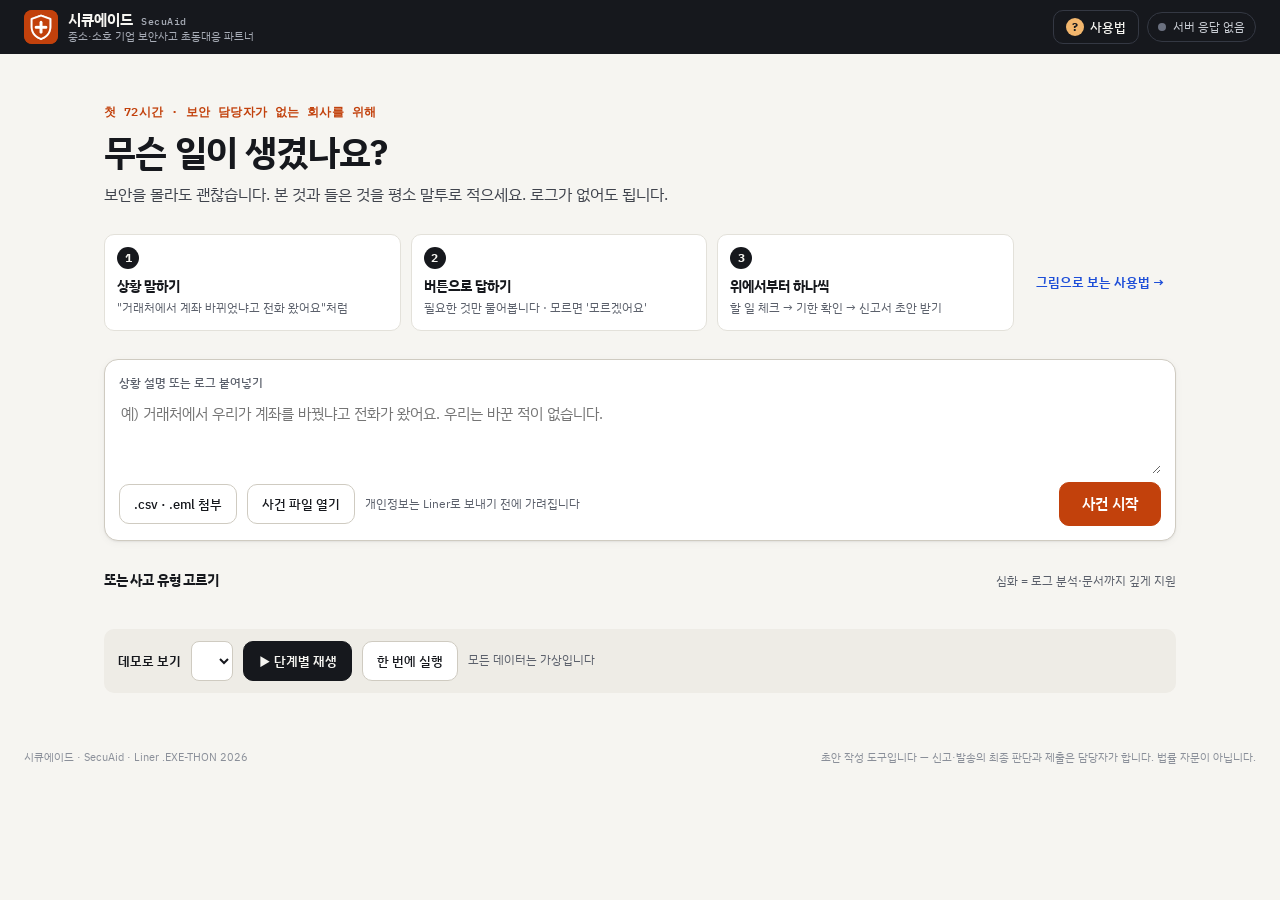
==== commit c60142fd: "v0.12: 이어 하기 · 어떻게 하나요? · 저장·공유 — 실제 사용성 개선 - 진행 중인 사건: localStorage에 최근 5건 자동 보관, 첫 화면에서 이어 하기/지우기 " ====
--- a/templates/index.html
+++ b/templates/index.html
@@ -4,8 +4,8 @@
   <meta charset="utf-8" />
   <meta name="viewport" content="width=device-width, initial-scale=1, viewport-fit=cover" />
   <meta name="theme-color" content="#16181D" />
-  <link rel="icon" href="/favicon.ico?v=091" sizes="48x48" />
-  <link rel="icon" type="image/svg+xml" href="/static/logo.svg?v=091" />
+  <link rel="icon" href="/favicon.ico?v=012" sizes="48x48" />
+  <link rel="icon" type="image/svg+xml" href="/static/logo.svg?v=012" />
   <link rel="icon" type="image/png" href="/static/logo.png" />
   <link rel="apple-touch-icon" href="/static/apple-touch-icon.png?v=091" />
   <meta property="og:image" content="/static/logo.png?v=091" />
@@ -38,6 +38,7 @@
         <div id="sevBadge" class="sev sev-none case-only">—</div>
         <button id="helpBtn" class="btn ghost-dark help-btn" type="button" aria-label="사용법 보기"><span class="q" aria-hidden="true">?</span><span class="help-label">사용법</span></button>
         <div id="modePill" class="pill" title="Liner API 연결 상태"><span class="dot"></span><span id="modeText">확인 중</span></div>
+        <button id="shareBtn" class="btn ghost-dark case-only" type="button" title="카카오톡 요약 · 달력 알림 · 사건 파일">저장·공유</button>
         <button id="newCase" class="btn ghost-dark case-only" type="button">새 사건</button>
       </div>
     </div>
@@ -95,6 +96,8 @@
           <p>보안을 몰라도 괜찮습니다. 본 것과 들은 것을 평소 말투로 적으세요. 로그가 없어도 됩니다.</p>
         </div>
 
+        <div id="recentCases" class="recent hidden" aria-label="진행 중인 사건"></div>
+
         <ol class="howto" aria-label="사용 방법 3단계">
           <li><span class="n">1</span><b>상황 말하기</b><span>"거래처에서 계좌 바뀌었냐고 전화 왔어요"처럼</span></li>
           <li><span class="n">2</span><b>버튼으로 답하기</b><span>필요한 것만 물어봅니다 · 모르면 '모르겠어요'</span></li>
@@ -107,6 +110,8 @@
           <textarea id="startInput" rows="3" placeholder="예) 거래처에서 우리가 계좌를 바꿨냐고 전화가 왔어요. 우리는 바꾼 적이 없습니다."></textarea>
           <div class="start-actions">
             <label class="btn" for="fileInput">.csv · .eml 첨부</label>
+            <label class="btn" for="caseFileInput" title="저장해 둔 사건 파일(.json)로 이어서 하기">사건 파일 열기</label>
+            <input id="caseFileInput" type="file" accept=".json,application/json" hidden />
             <span class="hint">개인정보는 Liner로 보내기 전에 가려집니다</span>
             <span class="spacer"></span>
             <button id="startSend" class="btn accent" type="submit">사건 시작</button>
@@ -343,6 +348,58 @@
     </div>
   </div>
 
+  <div id="howtoModal" class="modal hidden" role="dialog" aria-modal="true" aria-labelledby="howtoTitle">
+    <div class="modal-box howto-box">
+      <div class="modal-head">
+        <h3 id="howtoTitle">어떻게 하나요?</h3>
+        <div class="modal-tools"><button id="howtoClose" class="btn small" type="button">닫기</button></div>
+      </div>
+      <div id="howtoBody" class="howto-body"></div>
+      <div class="howto-foot">
+        <span id="howtoNote" class="hint"></span>
+        <span class="spacer"></span>
+        <button id="howtoDone" class="btn accent" type="button">했어요</button>
+      </div>
+    </div>
+  </div>
+
+  <div id="shareModal" class="modal hidden" role="dialog" aria-modal="true" aria-labelledby="shareTitle">
+    <div class="modal-box share-box">
+      <div class="modal-head">
+        <h3 id="shareTitle">저장 · 공유</h3>
+        <div class="modal-tools"><button id="shareClose" class="btn small" type="button">닫기</button></div>
+      </div>
+      <div class="share-body">
+        <section class="share-sec">
+          <div class="share-head"><b>사장님·팀에 보고 (카카오톡·문자)</b><span class="hint">지금 상황 · 한 일 · 다음 할 일 · 마감을 한 번에</span></div>
+          <pre id="shareText" class="share-text"></pre>
+          <div class="share-btns">
+            <button id="shareCopy" class="btn dark" type="button">요약 복사</button>
+            <button id="shareNative" class="btn hidden" type="button">휴대폰으로 보내기</button>
+          </div>
+          <p class="hint">침해된 메일 계정·메신저로 보내지 마세요. 계좌번호·고객 개인정보는 넣지 않지만 보내기 전에 한 번 읽어 보세요.</p>
+        </section>
+        <section class="share-sec">
+          <div class="share-head"><b>신고 마감을 내 달력에</b><span class="hint">마감 2시간 전·30분 전 알림 — 휴대폰·아웃룩·구글 캘린더에서 열립니다</span></div>
+          <div class="share-btns"><button id="shareIcs" class="btn" type="button">달력 파일(.ics) 받기</button><span id="shareIcsNote" class="hint"></span></div>
+        </section>
+        <section class="share-sec">
+          <div class="share-head"><b>사건 파일</b><span class="hint">다른 PC에서 이어 하기 · 보관용 — 이 파일로 지금 화면을 그대로 다시 엽니다</span></div>
+          <div class="share-btns">
+            <button id="shareSave" class="btn" type="button">사건 파일 저장(.json)</button>
+            <label class="btn" for="caseFileInput">사건 파일 열기</label>
+          </div>
+          <p class="hint">사건 파일에는 입력한 내용이 그대로 들어 있습니다. 회사 PC·보안 폴더에 보관하세요.</p>
+        </section>
+        <section class="share-sec">
+          <div class="share-head"><b>이 브라우저에 자동 보관 중</b><span class="hint">창을 닫아도 첫 화면의 '진행 중인 사건'에서 이어 합니다 (최근 5건)</span></div>
+          <div class="share-btns"><button id="shareForget" class="btn" type="button">이 PC에서 이 사건 지우기</button></div>
+          <p class="hint">함께 쓰는 PC라면 끝난 뒤 지우세요.</p>
+        </section>
+      </div>
+    </div>
+  </div>
+
   <div id="helpModal" class="modal hidden" role="dialog" aria-modal="true" aria-labelledby="helpTitle">
     <div class="modal-box help-box">
       <div class="modal-head">
@@ -367,7 +424,7 @@
           <div class="map-board"><b>② 대응 보드</b><span>지금 가장 먼저 · 할 일 체크<br>타임라인 · <u>증거 확보</u> · 문서 · 근거</span></div>
           <div class="map-side"><b>③ 판정 · 기한</b><span>무슨 사고인지 · 신고 대상과 마감 · 하지 말 것</span></div>
         </div>
-        <p class="hint">휴대폰에서는 아래쪽 탭(대화 · 할 일 · 기한·판정 · 문서)으로 한 화면씩 봅니다.</p>
+        <p class="hint">휴대폰에서는 아래쪽 탭(대화 · 할 일 · 기한·판정 · 문서)으로 한 화면씩 봅니다. 왼쪽 위 로고를 누르면 첫 화면으로 — 지금 사건은 '진행 중인 사건'에 남습니다.</p>
 
         <h4>자주 묻는 것</h4>
         <dl class="faq">
@@ -376,7 +433,8 @@
           <dt>잘못 말했어요.</dt><dd>다시 말하면 새 내용으로 바뀝니다. 타임라인의 진술은 [삭제]로 지울 수 있습니다.</dd>
           <dt>AI(Liner)는 무엇을 하나요?</dt><dd>판정·기한·할 일은 규칙 엔진이 같은 기준으로 계산합니다. Liner는 상황 설명을 알아듣고, 질문에 출처와 함께 답하고, 법령 근거와 업체 안내를 찾습니다. 보내기 전에 이름·전화·계좌 같은 개인정보는 가립니다.</dd>
           <dt>신고도 대신 해 주나요?</dt><dd>아니요. 신고서·통지문 초안까지 만듭니다. 최종 판단과 제출은 담당자가 합니다. 급하면 KISA 118(무료·24시간)에 전화하세요.</dd>
-          <dt>입력한 내용은 어디에 저장되나요?</dt><dd>데이터베이스에 따로 저장하지 않습니다. 사건 상태는 이 브라우저 탭에 보관되고(처리하는 동안만 서버 메모리를 거칩니다) 탭을 닫으면 사라집니다. 필요한 문서는 [문서] 탭에서 내려받아 두세요.</dd>
+          <dt>입력한 내용은 어디에 저장되나요?</dt><dd>서버 데이터베이스에는 저장하지 않습니다(처리하는 동안만 서버 메모리를 거칩니다). 사건은 <b>이 브라우저</b>에 자동 보관돼 창을 닫아도 첫 화면 '진행 중인 사건'에서 이어 할 수 있고, [저장·공유]에서 사건 파일로 내려받아 다른 PC에서 열 수 있습니다. 함께 쓰는 PC라면 [저장·공유] → [이 PC에서 지우기].</dd>
+          <dt>이 일을 어떻게 하는지 모르겠어요.</dt><dd>할 일 옆 [어떻게?]를 누르세요. 준비물·순서·전화할 때 할 말이 나옵니다. 안내가 없는 일은 Liner가 사건 상황에 맞춰 찾아 줍니다.</dd>
         </dl>
       </div>
     </div>
--- a/static/style.css
+++ b/static/style.css
@@ -604,6 +604,59 @@
   .modal-box { max-height: 100vh; height: 100vh; border-radius: 0; }
 }
 
+/* v0.12 — 진행 중인 사건 · 어떻게 하나요? · 저장·공유 */
+.recent { border: 1px solid var(--line-strong); border-radius: 14px; background: var(--surface); padding: 14px 16px; display: flex; flex-direction: column; gap: 8px; }
+.recent-head { display: flex; align-items: baseline; gap: 10px; flex-wrap: wrap; }
+.recent-head b { font-size: 15px; }
+.recent-row { display: flex; gap: 8px; align-items: stretch; }
+.recent-open { flex: 1; min-width: 0; display: flex; align-items: center; gap: 12px; text-align: left; padding: 10px 12px; border: 1px solid var(--line); border-radius: 10px; background: var(--surface-2); color: var(--ink); cursor: pointer; font: inherit; }
+.recent-open:hover { border-color: var(--ink); }
+.recent-open .sev { flex: 0 0 auto; }
+.recent-txt { flex: 1; min-width: 0; display: flex; flex-direction: column; gap: 2px; }
+.recent-txt b { font-size: 14px; overflow: hidden; text-overflow: ellipsis; white-space: nowrap; }
+.recent-txt span { font-size: 12px; color: var(--muted); font-family: var(--mono); overflow: hidden; text-overflow: ellipsis; white-space: nowrap; }
+.recent-go { font-size: 13px; font-weight: 700; color: var(--accent); white-space: nowrap; }
+.recent-del { align-self: center; }
+
+.how-btn { flex: 0 0 auto; align-self: center; border: 1px solid var(--line-strong); background: var(--surface); color: var(--info); border-radius: 999px; padding: 4px 10px; font-size: 12px; font-weight: 600; cursor: pointer; min-height: 30px; white-space: nowrap; }
+.how-btn:hover { border-color: var(--info); }
+.act.done .how-btn { color: var(--faint); }
+
+.howto-box, .share-box { width: min(680px, 100%); }
+.howto-body, .share-body { overflow: auto; padding: 16px 18px; display: flex; flex-direction: column; gap: 14px; font-size: 14px; line-height: 1.6; }
+.howto-action { margin: 0; padding: 10px 12px; border-left: 3px solid var(--accent); background: var(--surface-2); border-radius: 0 8px 8px 0; font-weight: 600; }
+.howto-title { margin: 0; font-size: 17px; }
+.howto-sec { display: flex; flex-direction: column; gap: 4px; }
+.howto-sec > b { font-size: 12px; letter-spacing: .3px; color: var(--muted); }
+.howto-sec p { margin: 0; }
+.howto-sec ol, .howto-sec ul { margin: 0; padding-left: 20px; display: flex; flex-direction: column; gap: 4px; }
+.howto-sec.contact p { font-weight: 600; }
+.howto-sec.script { background: var(--surface-2); border: 1px dashed var(--line-strong); border-radius: 10px; padding: 10px 12px; }
+.script-head { display: flex; justify-content: space-between; align-items: center; gap: 8px; }
+.script-head b { font-size: 12px; color: var(--muted); }
+.howto-sec.caution { background: var(--warn-bg); color: var(--warn); border-radius: 10px; padding: 10px 12px; }
+.howto-sec.caution > b { color: var(--warn); }
+.howto-sec .refs a { color: var(--info); word-break: break-all; }
+.liner-answer { white-space: pre-wrap; }
+.howto-loading { display: flex; gap: 10px; align-items: center; color: var(--muted); padding: 12px 0; }
+.howto-foot { display: flex; align-items: center; gap: 10px; padding: 12px 16px; border-top: 1px solid var(--line); }
+.howto-foot .spacer { flex: 1; }
+
+.share-sec { display: flex; flex-direction: column; gap: 8px; padding-bottom: 14px; border-bottom: 1px solid var(--line-2); }
+.share-sec:last-child { border-bottom: 0; padding-bottom: 0; }
+.share-sec p { margin: 0; }
+.share-head { display: flex; flex-direction: column; gap: 2px; }
+.share-head b { font-size: 14px; }
+.share-text { margin: 0; padding: 12px; max-height: 240px; overflow: auto; background: var(--surface-2); border: 1px solid var(--line); border-radius: 10px; white-space: pre-wrap; font-family: var(--sans); font-size: 13px; line-height: 1.55; }
+.share-btns { display: flex; flex-wrap: wrap; gap: 8px; align-items: center; }
+@media (max-width: 640px) {
+  .recent-go { display: none; }
+  .modal { padding: 0; align-items: flex-end; }
+  .howto-box, .share-box { max-height: 92vh; border-radius: 14px 14px 0 0; }
+  .howto-foot .btn.accent { flex: 1; }
+  .share-btns .btn { flex: 1; }
+}
+
 @media print {
   body.print-chart > *:not(#vizModal) { display: none !important; }
   body.print-chart #vizModal { position: static; background: none; padding: 0; }
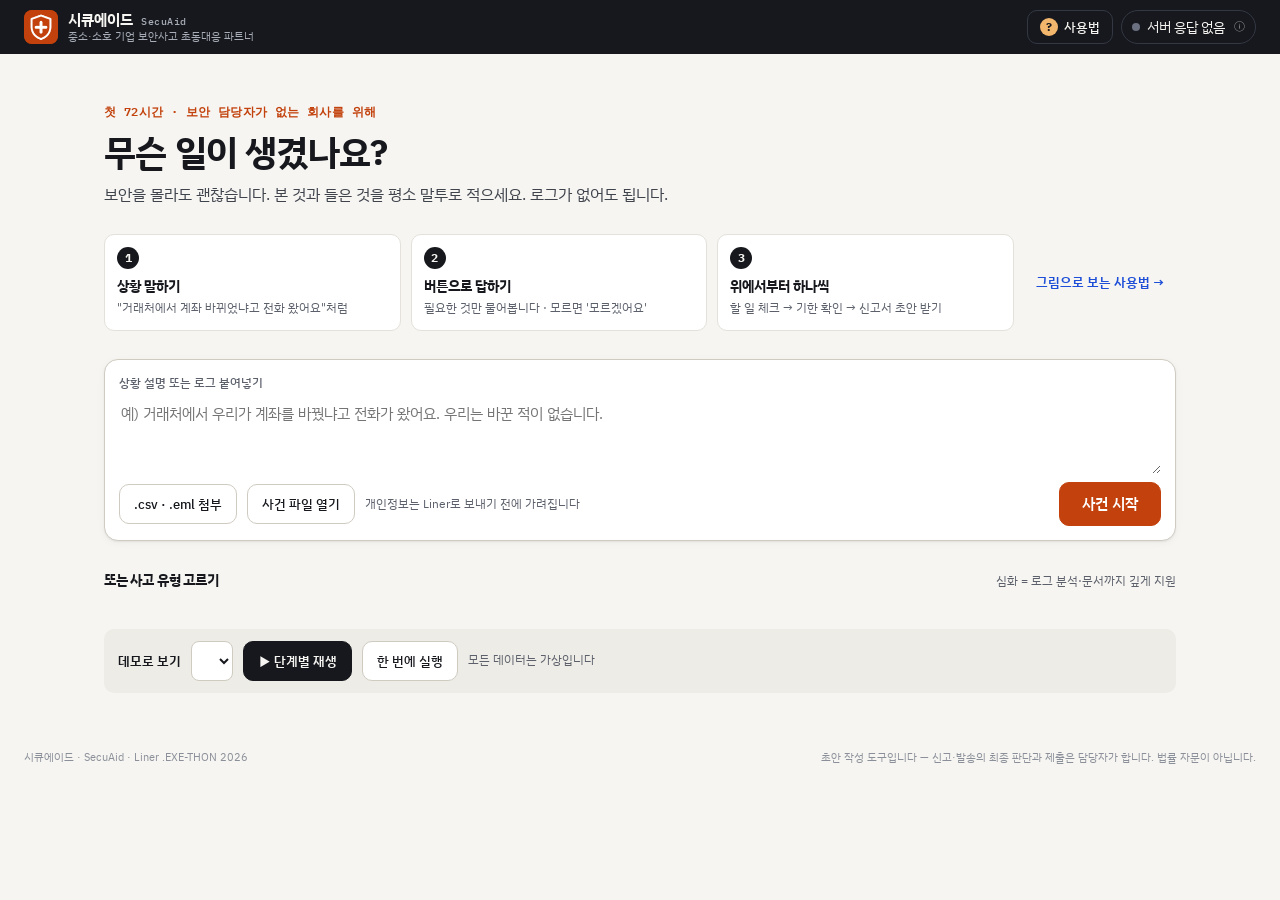
==== commit 42ade36e: "v0.13: [Liner 연동]을 누르면 Liner API 활용 안내 + 사건별 실제 호출 기록 - 상단 상태 알약을 버튼으로: 처리 흐름, 원칙, API 5종 카드(엔드포인트·인" ====
--- a/templates/index.html
+++ b/templates/index.html
@@ -37,7 +37,7 @@
         <div id="sevTrail" class="sev-trail case-only" aria-label="심각도 변화"></div>
         <div id="sevBadge" class="sev sev-none case-only">—</div>
         <button id="helpBtn" class="btn ghost-dark help-btn" type="button" aria-label="사용법 보기"><span class="q" aria-hidden="true">?</span><span class="help-label">사용법</span></button>
-        <div id="modePill" class="pill" title="Liner API 연결 상태"><span class="dot"></span><span id="modeText">확인 중</span></div>
+        <button id="modePill" class="pill pill-btn" type="button" title="Liner API를 어디서 어떻게 쓰는지 보기" aria-haspopup="dialog"><span class="dot"></span><span id="modeText">확인 중</span><span class="pill-more" aria-hidden="true">ⓘ</span></button>
         <button id="shareBtn" class="btn ghost-dark case-only" type="button" title="카카오톡 요약 · 달력 알림 · 사건 파일">저장·공유</button>
         <button id="newCase" class="btn ghost-dark case-only" type="button">새 사건</button>
       </div>
@@ -400,6 +400,82 @@
     </div>
   </div>
 
+  <div id="linerModal" class="modal hidden" role="dialog" aria-modal="true" aria-labelledby="linerTitle">
+    <div class="modal-box liner-box">
+      <div class="modal-head">
+        <h3 id="linerTitle">Liner API 활용 <span class="liner-sub">— 시큐에이드는 Liner Platform API 5종을 이렇게 씁니다</span></h3>
+        <div class="modal-tools"><button id="linerClose" class="btn small" type="button">닫기</button></div>
+      </div>
+      <div class="liner-body">
+        <div id="linerStatus" class="liner-status"></div>
+
+        <div class="liner-flow" aria-label="처리 흐름">
+          <div class="lf"><b>1 담당자 입력</b><span>평소 말투 · 로그 · 메일 원본</span></div>
+          <div class="lf-arrow" aria-hidden="true">→</div>
+          <div class="lf mask"><b>2 개인정보 가림</b><span>이름·전화·계좌·이메일을 가린 뒤에만 Liner로</span></div>
+          <div class="lf-arrow" aria-hidden="true">→</div>
+          <div class="lf rule"><b>3 규칙 엔진 · 즉시</b><span>유형 · 심각도 · 법정 기한 · 할 일<br>같은 입력이면 같은 결과</span></div>
+          <div class="lf-arrow" aria-hidden="true">→</div>
+          <div class="lf liner"><b>4 Liner · 뒤따라</b><span>쉬운 말 · 출처 · 법령 재확인 · 업체 안내 · 차트</span></div>
+        </div>
+        <p class="liner-principle"><b>판단은 규칙 엔진이, 말과 근거는 Liner가, 최종 결정과 제출은 사람이.</b> 신고 기한처럼 틀리면 안 되는 계산은 코드로 고정하고, Liner는 그 결과를 사람이 이해하고 확인할 수 있게 만듭니다. Liner가 느리거나 실패해도 판정·기한·문서는 그대로 동작합니다.</p>
+
+        <div class="api-grid">
+          <article class="api-card" data-api="mark">
+            <div class="api-top"><b>Liner Mark</b><span class="api-use" data-use="mark">이 사건 0회</span></div>
+            <div class="api-ep">Router API · <code>POST /chat/completions</code> · 모델 <code>liner-mark-1.3</code> · Bearer</div>
+            <ul><li><b>상황 브리핑</b> — 규칙 엔진이 낸 판정·기한·할 일을 경영진·담당자가 읽는 쉬운 말로 정리</li><li><b>구어체 해석</b> — "오늘 오전 10시쯤", "이상한 확장자" 같은 말에서 유형·시각·있었던 일을 <em>추정</em>으로 보탬(규칙 결과를 덮지 않음)</li></ul>
+            <div class="api-meta"><span><em>화면</em>대화 · 파란 'Liner Mark 브리핑' 말풍선</span><span><em>언제</em>사용자가 말할 때마다 · 판정이 먼저 화면에 뜬 뒤 뒤따라(/enrich)</span></div>
+            <button class="btn small api-go case-only" type="button" data-go="chat">화면에서 보기 →</button>
+          </article>
+          <article class="api-card" data-api="qa">
+            <div class="api-top"><b>Liner Quick Answer</b><span class="api-use" data-use="qa">이 사건 0회</span></div>
+            <div class="api-ep">Agent API · <code>POST /agents/quick-answer</code> · x-api-key</div>
+            <ul><li><b>유형별 즉답 가이드</b> — 고른 사고 유형의 첫 대응을 출처와 함께</li><li><b>질문에 답하기</b> — "그냥 돈 주는 게 낫지 않나요?" 같은 질문에 사건 맥락을 붙여 답하고 출처 표시</li><li><b>어떻게 하나요?</b> — 내장 안내가 없는 할 일을 처음 하는 사람용 순서로</li></ul>
+            <div class="api-meta"><span><em>화면</em>[근거·차트] 탭 '유형별 즉답 가이드' · 대화 속 답변 · 할 일 [어떻게?]</span><span><em>언제</em>유형이 정해질 때 · 질문할 때 · [어떻게?]를 누를 때</span></div>
+            <button class="btn small api-go case-only" type="button" data-go="4">화면에서 보기 →</button>
+          </article>
+          <article class="api-card" data-api="sa">
+            <div class="api-top"><b>Liner Search Agent</b><span class="api-use" data-use="sa">이 사건 0회</span></div>
+            <div class="api-ep">Agent API · <code>POST /agents/search</code> · x-api-key</div>
+            <ul><li><b>신고 기한 법령 재확인</b> — 정보통신망법 제48조의3 · 개인정보 보호법 제34조 조항을 다시 읽고, 코드에 내장된 기한 규칙과 <b>차이(drift)</b>가 있으면 표시</li><li>법은 바뀌지만 기한 계산은 규칙 엔진이 같은 기준으로 — Liner는 '맞는지 확인'만</li></ul>
+            <div class="api-meta"><span><em>화면</em>오른쪽 '신고·통지 기한' 카드 머리 'Liner 근거 재확인' 배지</span><span><em>언제</em>로그로 침해가 확인될 때 또는 '신고해야 하나요?'라고 물을 때 1회 · Search와 동시 호출(/law)</span></div>
+            <button class="btn small api-go case-only" type="button" data-go="side">화면에서 보기 →</button>
+          </article>
+          <article class="api-card" data-api="search">
+            <div class="api-top"><b>Liner Search</b><span class="api-use" data-use="search">이 사건 0회</span></div>
+            <div class="api-ep">Tools API · <code>POST /tools/search/web</code> · x-api-key</div>
+            <ul><li><b>업체 공식 안내 찾기</b> — 가비아·하이웍스·Microsoft 365 등에서 로그인 기록·로그를 어디서 보는지 그 업체 고객센터 문서를 찾아 줌</li><li><b>법령·신고 창구 출처</b> — Search Agent와 동시에 공식 출처 링크 수집</li></ul>
+            <div class="api-meta"><span><em>화면</em>[증거 확보] 탭 [공식 안내 찾기] · 기한 근거 출처</span><span><em>언제</em>[공식 안내 찾기]를 누를 때 · 법령 재확인 때</span></div>
+            <button class="btn small api-go case-only" type="button" data-go="5">화면에서 보기 →</button>
+          </article>
+          <article class="api-card" data-api="viz">
+            <div class="api-top"><b>Liner Visualization</b><span class="api-use" data-use="viz">이 사건 0회</span></div>
+            <div class="api-ep">Tools API · <code>POST /tools/visualization</code> · x-api-key</div>
+            <ul><li><b>0~72시간 사건 차트</b> — 이 사건의 탐지·할 일·기한을 AI가 한 장의 차트 HTML로</li><li>외부에서 만든 HTML이라 이 화면 데이터에 접근 못 하는 <b>격리된 창</b>(sandbox)에서 표시</li></ul>
+            <div class="api-meta"><span><em>화면</em>72시간 대응 차트 창의 [Liner AI 시각화] 탭</span><span><em>언제</em>[Liner로 생성하기]를 누를 때만</span></div>
+            <button class="btn small api-go case-only" type="button" data-go="viz">화면에서 보기 →</button>
+          </article>
+        </div>
+
+        <div class="liner-log">
+          <div class="share-head"><b>이 사건의 실제 호출 기록</b><span class="hint">이 브라우저에서 보낸 요청 기준 · 사건 파일·진행 중인 사건에 함께 보관</span></div>
+          <div id="linerLog"></div>
+        </div>
+
+        <div class="liner-safe">
+          <b>안전장치</b>
+          <ul>
+            <li>개인정보 마스킹 — Liner로 보내기 전에 가리고, 받은 문장에서 다시 복원(Liner에는 원문이 가지 않음)</li>
+            <li>API별 시간 제한(Mark 25초 · Search 15초 · Quick Answer 30초 · Search Agent 50초 · Visualization 55초) — 서버리스 60초 한도 안에서 끝나고, 실패하면 규칙 기반 안내로 대체</li>
+            <li>Liner 문장은 '추정'으로만 반영 — 규칙 엔진의 '확인' 판정을 덮어쓰지 않음, 법령 재확인은 차이만 표시</li>
+            <li>Visualization HTML은 격리된 창에서 실행 — 이 화면의 사건 데이터에 접근 불가</li>
+          </ul>
+        </div>
+      </div>
+    </div>
+  </div>
+
   <div id="helpModal" class="modal hidden" role="dialog" aria-modal="true" aria-labelledby="helpTitle">
     <div class="modal-box help-box">
       <div class="modal-head">
@@ -431,7 +507,7 @@
           <dt>로그가 뭔지 몰라요.</dt><dd>괜찮습니다. 본 것과 시각만 말해도 타임라인이 만들어집니다. [증거 확보] 탭에서 쓰는 메일·PC 환경을 고르면 무엇을 캡처할지, 업체에 보낼 요청 메일까지 알려 줍니다.</dd>
           <dt>시계는 언제부터 도나요?</dt><dd>사건을 시작하는 순간 '지금'을 기준으로 바로 돕니다. 실제로 더 일찍 알았다면 시계 아래 [인지 시각 수정]으로 고치세요 — 법정 기한은 '처음 안 시각'부터 계산됩니다.</dd>
           <dt>잘못 말했어요.</dt><dd>다시 말하면 새 내용으로 바뀝니다. 타임라인의 진술은 [삭제]로 지울 수 있습니다.</dd>
-          <dt>AI(Liner)는 무엇을 하나요?</dt><dd>판정·기한·할 일은 규칙 엔진이 같은 기준으로 계산합니다. Liner는 상황 설명을 알아듣고, 질문에 출처와 함께 답하고, 법령 근거와 업체 안내를 찾습니다. 보내기 전에 이름·전화·계좌 같은 개인정보는 가립니다.</dd>
+          <dt>AI(Liner)는 무엇을 하나요?</dt><dd>판정·기한·할 일은 규칙 엔진이 같은 기준으로 계산합니다. Liner는 상황 설명을 알아듣고, 질문에 출처와 함께 답하고, 법령 근거와 업체 안내를 찾습니다. 보내기 전에 이름·전화·계좌 같은 개인정보는 가립니다. 오른쪽 위 <b>[Liner 연동]</b>을 누르면 API 5종을 어디서 어떻게 쓰는지와 이 사건의 실제 호출 기록이 나옵니다.</dd>
           <dt>신고도 대신 해 주나요?</dt><dd>아니요. 신고서·통지문 초안까지 만듭니다. 최종 판단과 제출은 담당자가 합니다. 급하면 KISA 118(무료·24시간)에 전화하세요.</dd>
           <dt>입력한 내용은 어디에 저장되나요?</dt><dd>서버 데이터베이스에는 저장하지 않습니다(처리하는 동안만 서버 메모리를 거칩니다). 사건은 <b>이 브라우저</b>에 자동 보관돼 창을 닫아도 첫 화면 '진행 중인 사건'에서 이어 할 수 있고, [저장·공유]에서 사건 파일로 내려받아 다른 PC에서 열 수 있습니다. 함께 쓰는 PC라면 [저장·공유] → [이 PC에서 지우기].</dd>
           <dt>이 일을 어떻게 하는지 모르겠어요.</dt><dd>할 일 옆 [어떻게?]를 누르세요. 준비물·순서·전화할 때 할 말이 나옵니다. 안내가 없는 일은 Liner가 사건 상황에 맞춰 찾아 줍니다.</dd>
--- a/static/style.css
+++ b/static/style.css
@@ -657,6 +657,54 @@
   .share-btns .btn { flex: 1; }
 }
 
+/* v0.13 — Liner API 활용 창 */
+.pill-btn { cursor: pointer; font: inherit; background: transparent; color: inherit; }
+.pill-btn:hover { background: var(--rail-2); }
+.pill-btn .pill-more { font-size: 11px; opacity: .7; margin-left: 2px; }
+.liner-box { width: min(1080px, 100%); }
+.liner-sub { font-weight: 500; color: var(--muted); font-size: 14px; }
+.liner-body { overflow: auto; padding: 16px 18px 20px; display: flex; flex-direction: column; gap: 16px; font-size: 13.5px; line-height: 1.6; }
+.liner-status { display: flex; flex-wrap: wrap; gap: 8px 16px; align-items: center; font-size: 13px; color: var(--ink-2); }
+.liner-status .pill { color: var(--ink); }
+.liner-flow { display: flex; align-items: stretch; gap: 6px; flex-wrap: wrap; }
+.lf { flex: 1 1 180px; border: 1px solid var(--line); border-radius: 10px; padding: 10px 12px; display: flex; flex-direction: column; gap: 2px; background: var(--surface-2); }
+.lf b { font-size: 13px; }
+.lf span { font-size: 12px; color: var(--muted); }
+.lf.mask { border-style: dashed; }
+.lf.rule { border-color: var(--ink); }
+.lf.liner { border-color: var(--info); background: color-mix(in srgb, var(--info) 8%, var(--surface)); }
+.lf-arrow { align-self: center; color: var(--faint); font-weight: 700; }
+.liner-principle { margin: 0; padding: 10px 12px; border-left: 3px solid var(--info); background: var(--surface-2); border-radius: 0 8px 8px 0; }
+.api-grid { display: grid; grid-template-columns: repeat(auto-fill, minmax(300px, 1fr)); gap: 12px; }
+.api-card { border: 1px solid var(--line); border-radius: 12px; padding: 12px 14px; display: flex; flex-direction: column; gap: 6px; background: var(--surface); }
+.api-top { display: flex; justify-content: space-between; align-items: center; gap: 8px; }
+.api-top b { font-size: 15px; color: var(--info); }
+.api-use { font-family: var(--mono); font-size: 11px; color: var(--faint); border: 1px solid var(--line); border-radius: 999px; padding: 1px 8px; white-space: nowrap; }
+.api-use.on { color: var(--info); border-color: var(--info); }
+.api-ep { font-size: 11.5px; color: var(--muted); }
+.api-ep code, .liner-status code { font-family: var(--mono); font-size: 11.5px; background: var(--surface-2); padding: 0 4px; border-radius: 4px; }
+.api-card ul { margin: 0; padding-left: 18px; display: flex; flex-direction: column; gap: 3px; font-size: 13px; }
+.api-meta { display: flex; flex-direction: column; gap: 2px; font-size: 12px; color: var(--ink-2); }
+.api-meta em { font-style: normal; font-weight: 700; color: var(--muted); margin-right: 6px; }
+.api-go { align-self: flex-start; margin-top: auto; }
+.liner-log { display: flex; flex-direction: column; gap: 8px; }
+.log-table { width: 100%; border-collapse: collapse; font-size: 12.5px; }
+.log-table th, .log-table td { text-align: left; padding: 6px 8px; border-bottom: 1px solid var(--line-2); }
+.log-table th { color: var(--muted); font-weight: 600; font-size: 11.5px; }
+.log-table td:first-child, .log-table td:last-child { font-family: var(--mono); }
+.log-table .ok { color: var(--ok); }
+.log-table .bad { color: var(--warn); }
+.liner-safe { border: 1px solid var(--line); border-radius: 10px; padding: 10px 14px; }
+.liner-safe ul { margin: 6px 0 0; padding-left: 18px; display: flex; flex-direction: column; gap: 3px; font-size: 12.5px; color: var(--ink-2); }
+@media (max-width: 640px) {
+  .liner-box { max-height: 92vh; border-radius: 14px 14px 0 0; }
+  .lf-arrow { display: none; }
+  .liner-sub { display: none; }
+  .lf { flex-basis: 100%; }
+  .api-grid { grid-template-columns: 1fr; }
+  .status-group .pill-btn .pill-more { display: inline; }
+}
+
 @media print {
   body.print-chart > *:not(#vizModal) { display: none !important; }
   body.print-chart #vizModal { position: static; background: none; padding: 0; }
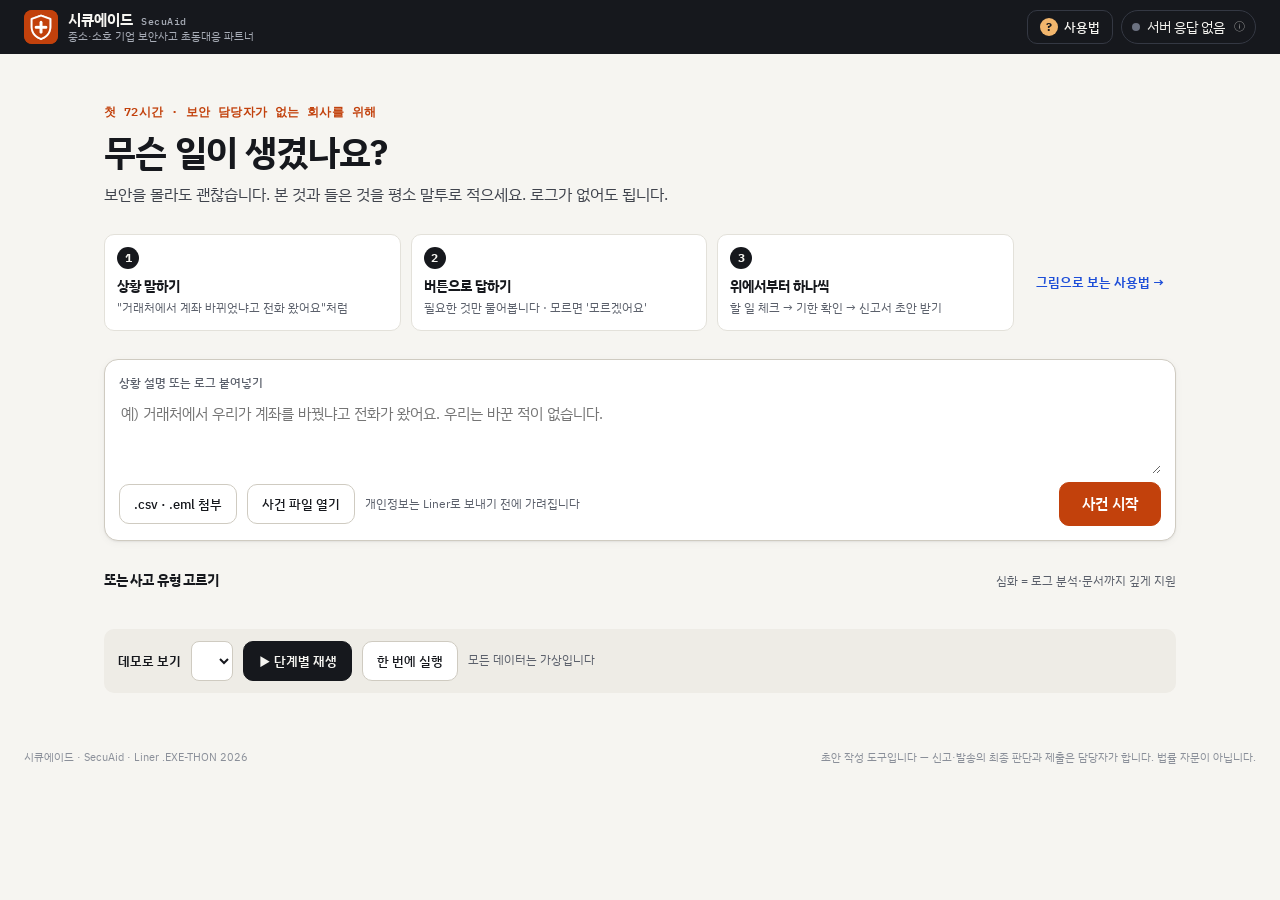
==== commit 3b9810b1: "SecuAid로 이름 정리 + README 현행화 - 저장소·서비스 주소: github.com/llxerll/SecuAid, secuaid.vercel.app (README·데모 " ====
--- a/templates/index.html
+++ b/templates/index.html
@@ -412,7 +412,7 @@
         <div class="liner-flow" aria-label="처리 흐름">
           <div class="lf"><b>1 담당자 입력</b><span>평소 말투 · 로그 · 메일 원본</span></div>
           <div class="lf-arrow" aria-hidden="true">→</div>
-          <div class="lf mask"><b>2 개인정보 가림</b><span>이름·전화·계좌·이메일을 가린 뒤에만 Liner로</span></div>
+          <div class="lf mask"><b>2 개인정보 가림</b><span>주민번호·전화·계좌·카드·이메일을 가린 뒤에만 Liner로</span></div>
           <div class="lf-arrow" aria-hidden="true">→</div>
           <div class="lf rule"><b>3 규칙 엔진 · 즉시</b><span>유형 · 심각도 · 법정 기한 · 할 일<br>같은 입력이면 같은 결과</span></div>
           <div class="lf-arrow" aria-hidden="true">→</div>
@@ -422,45 +422,40 @@
 
         <div class="api-grid">
           <article class="api-card" data-api="mark">
-            <div class="api-top"><b>Liner Mark</b><span class="api-use" data-use="mark">이 사건 0회</span></div>
+            <div class="api-top"><b>Liner Mark</b></div>
             <div class="api-ep">Router API · <code>POST /chat/completions</code> · 모델 <code>liner-mark-1.3</code> · Bearer</div>
             <ul><li><b>상황 브리핑</b> — 규칙 엔진이 낸 판정·기한·할 일을 경영진·담당자가 읽는 쉬운 말로 정리</li><li><b>구어체 해석</b> — "오늘 오전 10시쯤", "이상한 확장자" 같은 말에서 유형·시각·있었던 일을 <em>추정</em>으로 보탬(규칙 결과를 덮지 않음)</li></ul>
             <div class="api-meta"><span><em>화면</em>대화 · 파란 'Liner Mark 브리핑' 말풍선</span><span><em>언제</em>사용자가 말할 때마다 · 판정이 먼저 화면에 뜬 뒤 뒤따라(/enrich)</span></div>
             <button class="btn small api-go case-only" type="button" data-go="chat">화면에서 보기 →</button>
           </article>
           <article class="api-card" data-api="qa">
-            <div class="api-top"><b>Liner Quick Answer</b><span class="api-use" data-use="qa">이 사건 0회</span></div>
+            <div class="api-top"><b>Liner Quick Answer</b></div>
             <div class="api-ep">Agent API · <code>POST /agents/quick-answer</code> · x-api-key</div>
             <ul><li><b>유형별 즉답 가이드</b> — 고른 사고 유형의 첫 대응을 출처와 함께</li><li><b>질문에 답하기</b> — "그냥 돈 주는 게 낫지 않나요?" 같은 질문에 사건 맥락을 붙여 답하고 출처 표시</li><li><b>어떻게 하나요?</b> — 내장 안내가 없는 할 일을 처음 하는 사람용 순서로</li></ul>
             <div class="api-meta"><span><em>화면</em>[근거·차트] 탭 '유형별 즉답 가이드' · 대화 속 답변 · 할 일 [어떻게?]</span><span><em>언제</em>유형이 정해질 때 · 질문할 때 · [어떻게?]를 누를 때</span></div>
             <button class="btn small api-go case-only" type="button" data-go="4">화면에서 보기 →</button>
           </article>
           <article class="api-card" data-api="sa">
-            <div class="api-top"><b>Liner Search Agent</b><span class="api-use" data-use="sa">이 사건 0회</span></div>
+            <div class="api-top"><b>Liner Search Agent</b></div>
             <div class="api-ep">Agent API · <code>POST /agents/search</code> · x-api-key</div>
             <ul><li><b>신고 기한 법령 재확인</b> — 정보통신망법 제48조의3 · 개인정보 보호법 제34조 조항을 다시 읽고, 코드에 내장된 기한 규칙과 <b>차이(drift)</b>가 있으면 표시</li><li>법은 바뀌지만 기한 계산은 규칙 엔진이 같은 기준으로 — Liner는 '맞는지 확인'만</li></ul>
             <div class="api-meta"><span><em>화면</em>오른쪽 '신고·통지 기한' 카드 머리 'Liner 근거 재확인' 배지</span><span><em>언제</em>로그로 침해가 확인될 때 또는 '신고해야 하나요?'라고 물을 때 1회 · Search와 동시 호출(/law)</span></div>
             <button class="btn small api-go case-only" type="button" data-go="side">화면에서 보기 →</button>
           </article>
           <article class="api-card" data-api="search">
-            <div class="api-top"><b>Liner Search</b><span class="api-use" data-use="search">이 사건 0회</span></div>
+            <div class="api-top"><b>Liner Search</b></div>
             <div class="api-ep">Tools API · <code>POST /tools/search/web</code> · x-api-key</div>
             <ul><li><b>업체 공식 안내 찾기</b> — 가비아·하이웍스·Microsoft 365 등에서 로그인 기록·로그를 어디서 보는지 그 업체 고객센터 문서를 찾아 줌</li><li><b>법령·신고 창구 출처</b> — Search Agent와 동시에 공식 출처 링크 수집</li></ul>
             <div class="api-meta"><span><em>화면</em>[증거 확보] 탭 [공식 안내 찾기] · 기한 근거 출처</span><span><em>언제</em>[공식 안내 찾기]를 누를 때 · 법령 재확인 때</span></div>
             <button class="btn small api-go case-only" type="button" data-go="5">화면에서 보기 →</button>
           </article>
           <article class="api-card" data-api="viz">
-            <div class="api-top"><b>Liner Visualization</b><span class="api-use" data-use="viz">이 사건 0회</span></div>
+            <div class="api-top"><b>Liner Visualization</b></div>
             <div class="api-ep">Tools API · <code>POST /tools/visualization</code> · x-api-key</div>
             <ul><li><b>0~72시간 사건 차트</b> — 이 사건의 탐지·할 일·기한을 AI가 한 장의 차트 HTML로</li><li>외부에서 만든 HTML이라 이 화면 데이터에 접근 못 하는 <b>격리된 창</b>(sandbox)에서 표시</li></ul>
             <div class="api-meta"><span><em>화면</em>72시간 대응 차트 창의 [Liner AI 시각화] 탭</span><span><em>언제</em>[Liner로 생성하기]를 누를 때만</span></div>
             <button class="btn small api-go case-only" type="button" data-go="viz">화면에서 보기 →</button>
           </article>
-        </div>
-
-        <div class="liner-log">
-          <div class="share-head"><b>이 사건의 실제 호출 기록</b><span class="hint">이 브라우저에서 보낸 요청 기준 · 사건 파일·진행 중인 사건에 함께 보관</span></div>
-          <div id="linerLog"></div>
         </div>
 
         <div class="liner-safe">
@@ -507,7 +502,7 @@
           <dt>로그가 뭔지 몰라요.</dt><dd>괜찮습니다. 본 것과 시각만 말해도 타임라인이 만들어집니다. [증거 확보] 탭에서 쓰는 메일·PC 환경을 고르면 무엇을 캡처할지, 업체에 보낼 요청 메일까지 알려 줍니다.</dd>
           <dt>시계는 언제부터 도나요?</dt><dd>사건을 시작하는 순간 '지금'을 기준으로 바로 돕니다. 실제로 더 일찍 알았다면 시계 아래 [인지 시각 수정]으로 고치세요 — 법정 기한은 '처음 안 시각'부터 계산됩니다.</dd>
           <dt>잘못 말했어요.</dt><dd>다시 말하면 새 내용으로 바뀝니다. 타임라인의 진술은 [삭제]로 지울 수 있습니다.</dd>
-          <dt>AI(Liner)는 무엇을 하나요?</dt><dd>판정·기한·할 일은 규칙 엔진이 같은 기준으로 계산합니다. Liner는 상황 설명을 알아듣고, 질문에 출처와 함께 답하고, 법령 근거와 업체 안내를 찾습니다. 보내기 전에 이름·전화·계좌 같은 개인정보는 가립니다. 오른쪽 위 <b>[Liner 연동]</b>을 누르면 API 5종을 어디서 어떻게 쓰는지와 이 사건의 실제 호출 기록이 나옵니다.</dd>
+          <dt>AI(Liner)는 무엇을 하나요?</dt><dd>판정·기한·할 일은 규칙 엔진이 같은 기준으로 계산합니다. Liner는 상황 설명을 알아듣고, 질문에 출처와 함께 답하고, 법령 근거와 업체 안내를 찾습니다. 보내기 전에 주민번호·전화·계좌·이메일 같은 개인정보는 가립니다. 오른쪽 위 <b>[Liner 연동]</b>을 누르면 API 5종을 어디서 어떻게 쓰는지 나옵니다.</dd>
           <dt>신고도 대신 해 주나요?</dt><dd>아니요. 신고서·통지문 초안까지 만듭니다. 최종 판단과 제출은 담당자가 합니다. 급하면 KISA 118(무료·24시간)에 전화하세요.</dd>
           <dt>입력한 내용은 어디에 저장되나요?</dt><dd>서버 데이터베이스에는 저장하지 않습니다(처리하는 동안만 서버 메모리를 거칩니다). 사건은 <b>이 브라우저</b>에 자동 보관돼 창을 닫아도 첫 화면 '진행 중인 사건'에서 이어 할 수 있고, [저장·공유]에서 사건 파일로 내려받아 다른 PC에서 열 수 있습니다. 함께 쓰는 PC라면 [저장·공유] → [이 PC에서 지우기].</dd>
           <dt>이 일을 어떻게 하는지 모르겠어요.</dt><dd>할 일 옆 [어떻게?]를 누르세요. 준비물·순서·전화할 때 할 말이 나옵니다. 안내가 없는 일은 Liner가 사건 상황에 맞춰 찾아 줍니다.</dd>
--- a/static/style.css
+++ b/static/style.css
@@ -679,21 +679,12 @@
 .api-card { border: 1px solid var(--line); border-radius: 12px; padding: 12px 14px; display: flex; flex-direction: column; gap: 6px; background: var(--surface); }
 .api-top { display: flex; justify-content: space-between; align-items: center; gap: 8px; }
 .api-top b { font-size: 15px; color: var(--info); }
-.api-use { font-family: var(--mono); font-size: 11px; color: var(--faint); border: 1px solid var(--line); border-radius: 999px; padding: 1px 8px; white-space: nowrap; }
-.api-use.on { color: var(--info); border-color: var(--info); }
 .api-ep { font-size: 11.5px; color: var(--muted); }
 .api-ep code, .liner-status code { font-family: var(--mono); font-size: 11.5px; background: var(--surface-2); padding: 0 4px; border-radius: 4px; }
 .api-card ul { margin: 0; padding-left: 18px; display: flex; flex-direction: column; gap: 3px; font-size: 13px; }
 .api-meta { display: flex; flex-direction: column; gap: 2px; font-size: 12px; color: var(--ink-2); }
 .api-meta em { font-style: normal; font-weight: 700; color: var(--muted); margin-right: 6px; }
 .api-go { align-self: flex-start; margin-top: auto; }
-.liner-log { display: flex; flex-direction: column; gap: 8px; }
-.log-table { width: 100%; border-collapse: collapse; font-size: 12.5px; }
-.log-table th, .log-table td { text-align: left; padding: 6px 8px; border-bottom: 1px solid var(--line-2); }
-.log-table th { color: var(--muted); font-weight: 600; font-size: 11.5px; }
-.log-table td:first-child, .log-table td:last-child { font-family: var(--mono); }
-.log-table .ok { color: var(--ok); }
-.log-table .bad { color: var(--warn); }
 .liner-safe { border: 1px solid var(--line); border-radius: 10px; padding: 10px 14px; }
 .liner-safe ul { margin: 6px 0 0; padding-left: 18px; display: flex; flex-direction: column; gap: 3px; font-size: 12.5px; color: var(--ink-2); }
 @media (max-width: 640px) {
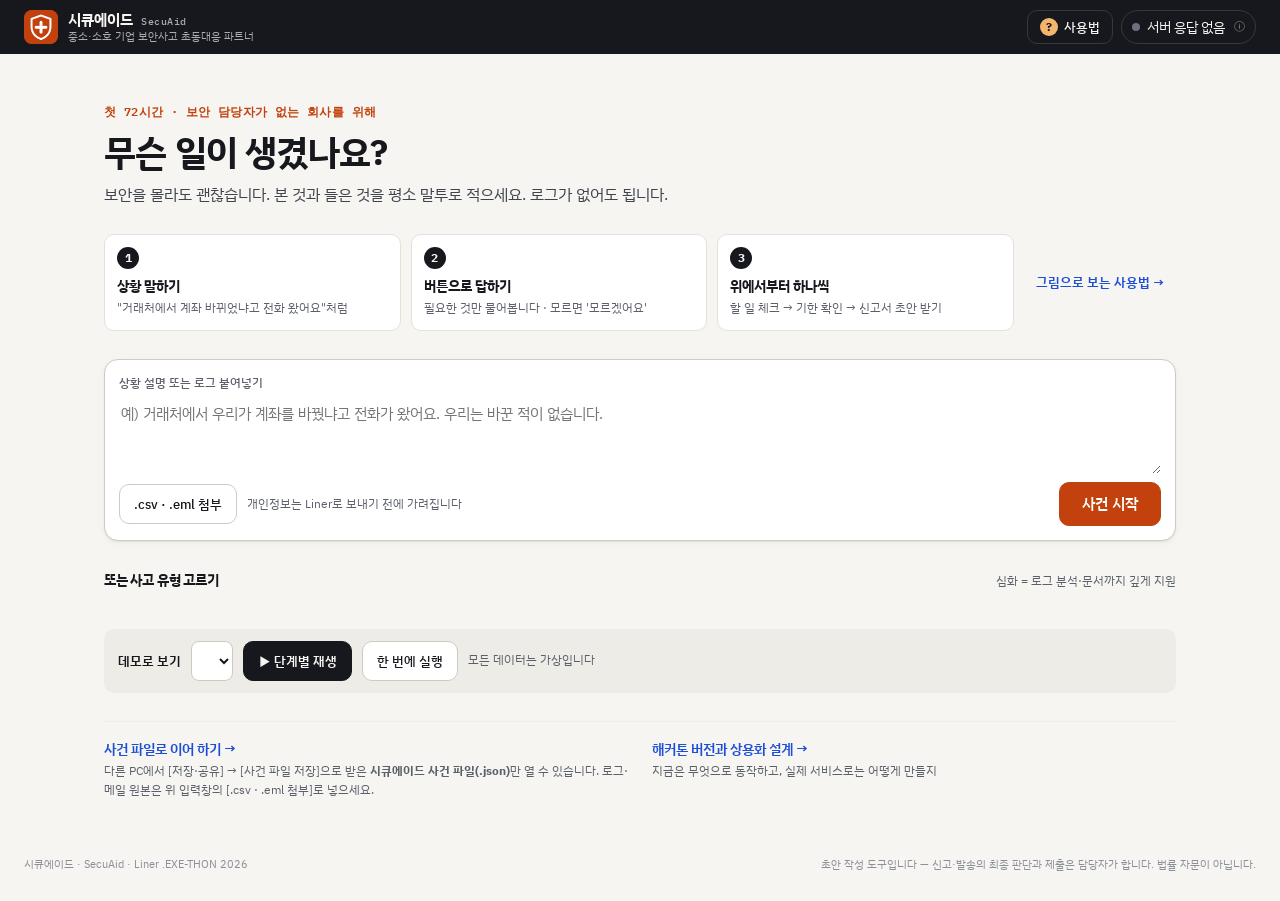
==== commit 38258645: "v0.14: 상용화 설계 안내 · 사건 파일 열기 위치·설명 정리 - 첫 화면 아래 [해커톤 버전과 상용화 설계] 창: 지금 vs 상용 비교, 상용 구조도, 바뀌지 않는 원칙, 단" ====
--- a/templates/index.html
+++ b/templates/index.html
@@ -110,8 +110,6 @@
           <textarea id="startInput" rows="3" placeholder="예) 거래처에서 우리가 계좌를 바꿨냐고 전화가 왔어요. 우리는 바꾼 적이 없습니다."></textarea>
           <div class="start-actions">
             <label class="btn" for="fileInput">.csv · .eml 첨부</label>
-            <label class="btn" for="caseFileInput" title="저장해 둔 사건 파일(.json)로 이어서 하기">사건 파일 열기</label>
-            <input id="caseFileInput" type="file" accept=".json,application/json" hidden />
             <span class="hint">개인정보는 Liner로 보내기 전에 가려집니다</span>
             <span class="spacer"></span>
             <button id="startSend" class="btn accent" type="submit">사건 시작</button>
@@ -133,6 +131,17 @@
           <button id="replay" class="btn dark" type="button" title="데모 입력을 대화창에 한 단계씩 보내며 판단이 바뀌는 과정을 보여 줍니다">▶ 단계별 재생</button>
           <button id="runScenario" class="btn" type="button" title="모든 단계를 한 번에 처리하고 결과만 보여 줍니다">한 번에 실행</button>
           <span class="hint">모든 데이터는 가상입니다</span>
+        </div>
+
+        <div class="start-foot">
+          <div class="foot-item">
+            <label class="foot-link" for="caseFileInput">사건 파일로 이어 하기 →</label>
+            <span class="hint">다른 PC에서 [저장·공유] → [사건 파일 저장]으로 받은 <b>시큐에이드 사건 파일(.json)</b>만 열 수 있습니다. 로그·메일 원본은 위 입력창의 [.csv · .eml 첨부]로 넣으세요.</span>
+          </div>
+          <div class="foot-item">
+            <button id="archOpen" class="foot-link" type="button">해커톤 버전과 상용화 설계 →</button>
+            <span class="hint">지금은 무엇으로 동작하고, 실제 서비스로는 어떻게 만들지</span>
+          </div>
         </div>
       </div>
     </section>
@@ -348,6 +357,86 @@
     </div>
   </div>
 
+  <input id="caseFileInput" type="file" accept=".json,application/json" hidden />
+
+  <div id="archModal" class="modal hidden" role="dialog" aria-modal="true" aria-labelledby="archTitle">
+    <div class="modal-box arch-box">
+      <div class="modal-head">
+        <h3 id="archTitle">해커톤 버전과 상용화 설계</h3>
+        <div class="modal-tools"><button id="archClose" class="btn small" type="button">닫기</button></div>
+      </div>
+      <div class="arch-body">
+        <p class="arch-lead">지금 화면은 <b>Liner .EXE-THON 2026 제출용</b>입니다. 판정·기한·할 일·문서는 실제로 동작하지만, 계정·서버 저장·알림 없이 가볍게 만들었습니다. 실제 서비스로는 아래처럼 바꿉니다.</p>
+
+        <div class="arch-compare">
+          <section class="arch-col now">
+            <h4>지금 (해커톤)</h4>
+            <ul>
+              <li><b>서버</b><span>Vercel 서버리스(Flask) · 미국 동부 리전 · 요청당 60초 한도</span></li>
+              <li><b>사건 저장</b><span>서버 DB 없음 — 사건 상태를 브라우저가 들고 다님(상태 토큰), 이 브라우저에 최근 5건</span></li>
+              <li><b>사용자</b><span>로그인 없음 · 한 사람이 한 브라우저에서</span></li>
+              <li><b>Liner</b><span>서버 환경변수의 키 1개 · 요청 중에 직접 호출</span></li>
+              <li><b>로그</b><span>담당자가 직접 붙여넣기·첨부</span></li>
+              <li><b>알림</b><span>달력 파일(.ics)을 받아 직접 등록</span></li>
+            </ul>
+          </section>
+          <section class="arch-col next">
+            <h4>상용화</h4>
+            <ul>
+              <li><b>서버</b><span>국내(서울) 리전 컨테이너 API + 작업 큐 — Liner·문서 생성은 백그라운드, 진행 상황은 실시간 전송</span></li>
+              <li><b>사건 저장</b><span>회사(테넌트)별 DB · 회사별 암호화 키 · 증거 원본은 해시와 함께 보존 기간·삭제 잠금</span></li>
+              <li><b>사용자</b><span>회사 계정 + 2단계 인증 · 역할(담당자·대표·외부 전문가 초대) · 모든 조회·수정 감사 로그</span></li>
+              <li><b>Liner</b><span>키는 비밀 저장소 · 회사별 사용량·한도 · 유형별 가이드 캐시 · 장애 시 자동 우회</span></li>
+              <li><b>로그</b><span>Microsoft 365·Google Workspace 감사 로그를 읽기 전용 연동으로 자동 수집</span></li>
+              <li><b>알림</b><span>마감 전 카카오 알림톡·문자·메일, 미처리 시 대표에게 자동 보고</span></li>
+            </ul>
+          </section>
+        </div>
+
+        <h4>상용 구조</h4>
+        <div class="arch-diagram" aria-label="상용 구조도">
+          <div class="ad-row">
+            <div class="ad-box">웹·모바일<span>담당자 · 대표 · 외부 전문가</span></div>
+          </div>
+          <div class="ad-arrow" aria-hidden="true">↓ 로그인 · 2단계 인증</div>
+          <div class="ad-row">
+            <div class="ad-box strong">API 서버 (서울 리전)<span>규칙 엔진 · 판정·기한·할 일 · 권한 확인</span></div>
+            <div class="ad-box">작업 큐<span>Liner 호출 · 법령 재확인 · 문서·차트 생성 · 알림</span></div>
+          </div>
+          <div class="ad-arrow" aria-hidden="true">↓</div>
+          <div class="ad-row">
+            <div class="ad-box">사건 DB<span>회사별 분리 · 암호화</span></div>
+            <div class="ad-box">증거 저장소<span>원본 · 해시 · 보존 잠금</span></div>
+            <div class="ad-box">감사 로그<span>누가 언제 무엇을</span></div>
+            <div class="ad-box liner">Liner API<span>마스킹 후 전송 · 사용량 관리</span></div>
+          </div>
+          <div class="ad-arrow" aria-hidden="true">↕ 연동</div>
+          <div class="ad-row">
+            <div class="ad-box soft">M365 · Google 감사 로그</div>
+            <div class="ad-box soft">알림톡 · 문자 · 메일</div>
+            <div class="ad-box soft">보험사 · IT 유지보수사</div>
+          </div>
+        </div>
+
+        <h4>바뀌지 않는 원칙</h4>
+        <ul class="arch-keep">
+          <li>판단(유형·심각도·기한·할 일)은 규칙 엔진, 말과 근거는 Liner, 결정과 제출은 사람</li>
+          <li>규칙은 버전으로 관리하고, 사건마다 <b>어떤 규칙 버전으로 판단했는지</b> 기록 — Liner 법령 재확인에서 차이가 나오면 사람이 검토해 규칙을 고침</li>
+          <li>개인정보는 가린 뒤에만 외부로 — 상용에서는 이름·주소까지 가리도록 강화</li>
+          <li>신고·통지는 초안까지 — 기관 제출은 담당자가 확인한 뒤</li>
+        </ul>
+
+        <h4>단계별 계획</h4>
+        <ol class="arch-steps">
+          <li><b>1단계 · 시범 운영</b> 회사 계정·서버 저장·마감 알림·감사 로그 · 국내 리전 이전 · 시범 고객 10곳</li>
+          <li><b>2단계 · 자동 수집</b> M365·Google Workspace 로그 연동 · 국내 메일 호스팅 제휴 · 평시 점검표·모의 훈련</li>
+          <li><b>3단계 · 파트너</b> 사이버보험사·IT 유지보수사(MSP) 연계 · 외부 전문가 초대 · 개인정보보호 인증(ISMS-P) 준비</li>
+        </ol>
+        <p class="hint">위 내용은 상용화 계획이며, 지금 배포본에는 '지금 (해커톤)' 열의 기능만 들어 있습니다.</p>
+      </div>
+    </div>
+  </div>
+
   <div id="howtoModal" class="modal hidden" role="dialog" aria-modal="true" aria-labelledby="howtoTitle">
     <div class="modal-box howto-box">
       <div class="modal-head">
@@ -384,11 +473,12 @@
           <div class="share-btns"><button id="shareIcs" class="btn" type="button">달력 파일(.ics) 받기</button><span id="shareIcsNote" class="hint"></span></div>
         </section>
         <section class="share-sec">
-          <div class="share-head"><b>사건 파일</b><span class="hint">다른 PC에서 이어 하기 · 보관용 — 이 파일로 지금 화면을 그대로 다시 엽니다</span></div>
+          <div class="share-head"><b>사건 파일</b><span class="hint">다른 PC에서 이어 하기 · 보관용 — 체크한 일·타임라인·증거 표시·문서까지 이 화면을 그대로 다시 엽니다</span></div>
           <div class="share-btns">
             <button id="shareSave" class="btn" type="button">사건 파일 저장(.json)</button>
             <label class="btn" for="caseFileInput">사건 파일 열기</label>
           </div>
+          <p class="hint"><b>열 수 있는 파일:</b> 시큐에이드에서 저장한 사건 파일(.json)만. 로그·메일 원본(.csv·.eml)은 대화창 첨부로 넣으세요. 다른 사건 파일을 열면 지금 사건은 '진행 중인 사건'에 남습니다.</p>
           <p class="hint">사건 파일에는 입력한 내용이 그대로 들어 있습니다. 회사 PC·보안 폴더에 보관하세요.</p>
         </section>
         <section class="share-sec">
@@ -505,6 +595,7 @@
           <dt>AI(Liner)는 무엇을 하나요?</dt><dd>판정·기한·할 일은 규칙 엔진이 같은 기준으로 계산합니다. Liner는 상황 설명을 알아듣고, 질문에 출처와 함께 답하고, 법령 근거와 업체 안내를 찾습니다. 보내기 전에 주민번호·전화·계좌·이메일 같은 개인정보는 가립니다. 오른쪽 위 <b>[Liner 연동]</b>을 누르면 API 5종을 어디서 어떻게 쓰는지 나옵니다.</dd>
           <dt>신고도 대신 해 주나요?</dt><dd>아니요. 신고서·통지문 초안까지 만듭니다. 최종 판단과 제출은 담당자가 합니다. 급하면 KISA 118(무료·24시간)에 전화하세요.</dd>
           <dt>입력한 내용은 어디에 저장되나요?</dt><dd>서버 데이터베이스에는 저장하지 않습니다(처리하는 동안만 서버 메모리를 거칩니다). 사건은 <b>이 브라우저</b>에 자동 보관돼 창을 닫아도 첫 화면 '진행 중인 사건'에서 이어 할 수 있고, [저장·공유]에서 사건 파일로 내려받아 다른 PC에서 열 수 있습니다. 함께 쓰는 PC라면 [저장·공유] → [이 PC에서 지우기].</dd>
+          <dt>실제 서비스로는 어떻게 만드나요?</dt><dd>지금은 해커톤 제출용(서버 저장·로그인 없음)입니다. 회사 계정·서버 저장·마감 알림·로그 자동 수집을 갖춘 상용 설계는 <button id="archFromHelp" class="link-inline" type="button">해커톤 버전과 상용화 설계</button>에서 볼 수 있습니다.</dd>
           <dt>이 일을 어떻게 하는지 모르겠어요.</dt><dd>할 일 옆 [어떻게?]를 누르세요. 준비물·순서·전화할 때 할 말이 나옵니다. 안내가 없는 일은 Liner가 사건 상황에 맞춰 찾아 줍니다.</dd>
         </dl>
       </div>
--- a/static/style.css
+++ b/static/style.css
@@ -696,6 +696,37 @@
   .status-group .pill-btn .pill-more { display: inline; }
 }
 
+/* v0.14 — 첫 화면 아래 링크 · 상용화 설계 창 */
+.start-foot { display: grid; grid-template-columns: repeat(auto-fit, minmax(280px, 1fr)); gap: 12px 24px; padding-top: 4px; border-top: 1px solid var(--line-2); }
+.foot-item { display: flex; flex-direction: column; gap: 3px; padding-top: 12px; }
+.foot-link { border: 0; background: none; padding: 0; font: inherit; font-size: 14px; font-weight: 600; color: var(--info); cursor: pointer; text-align: left; align-self: flex-start; }
+.foot-link:hover { text-decoration: underline; }
+.link-inline { border: 0; background: none; padding: 0; font: inherit; color: var(--info); text-decoration: underline; cursor: pointer; }
+.arch-box { width: min(1080px, 100%); }
+.arch-body { overflow: auto; padding: 16px 18px 20px; display: flex; flex-direction: column; gap: 14px; font-size: 13.5px; line-height: 1.6; }
+.arch-body h4 { margin: 4px 0 0; font-size: 15px; }
+.arch-lead { margin: 0; padding: 10px 12px; border-left: 3px solid var(--accent); background: var(--surface-2); border-radius: 0 8px 8px 0; }
+.arch-compare { display: grid; grid-template-columns: 1fr 1fr; gap: 12px; }
+.arch-col { border: 1px solid var(--line); border-radius: 12px; padding: 12px 14px; }
+.arch-col h4 { margin: 0 0 6px; }
+.arch-col.next { border-color: var(--info); background: color-mix(in srgb, var(--info) 6%, var(--surface)); }
+.arch-col ul, .arch-keep, .arch-steps { margin: 0; padding-left: 18px; display: flex; flex-direction: column; gap: 4px; }
+.arch-col ul { list-style: none; padding-left: 0; }
+.arch-col li { display: grid; grid-template-columns: 64px 1fr; gap: 8px; }
+.arch-col li b { color: var(--muted); font-size: 12px; padding-top: 1px; }
+.arch-diagram { display: flex; flex-direction: column; align-items: stretch; gap: 6px; padding: 14px; border: 1px solid var(--line); border-radius: 12px; background: var(--surface-2); }
+.ad-row { display: flex; gap: 8px; flex-wrap: wrap; justify-content: center; }
+.ad-box { flex: 1 1 160px; max-width: 320px; border: 1px solid var(--line-strong); border-radius: 10px; padding: 8px 10px; background: var(--surface); font-weight: 600; font-size: 13px; text-align: center; display: flex; flex-direction: column; gap: 2px; }
+.ad-box span { font-weight: 400; font-size: 11.5px; color: var(--muted); }
+.ad-box.strong { border-color: var(--ink); }
+.ad-box.liner { border-color: var(--info); color: var(--info); }
+.ad-box.soft { border-style: dashed; font-weight: 500; }
+.ad-arrow { text-align: center; color: var(--faint); font-size: 12px; }
+@media (max-width: 640px) {
+  .arch-compare { grid-template-columns: 1fr; }
+  .arch-box { max-height: 92vh; border-radius: 14px 14px 0 0; }
+}
+
 @media print {
   body.print-chart > *:not(#vizModal) { display: none !important; }
   body.print-chart #vizModal { position: static; background: none; padding: 0; }
